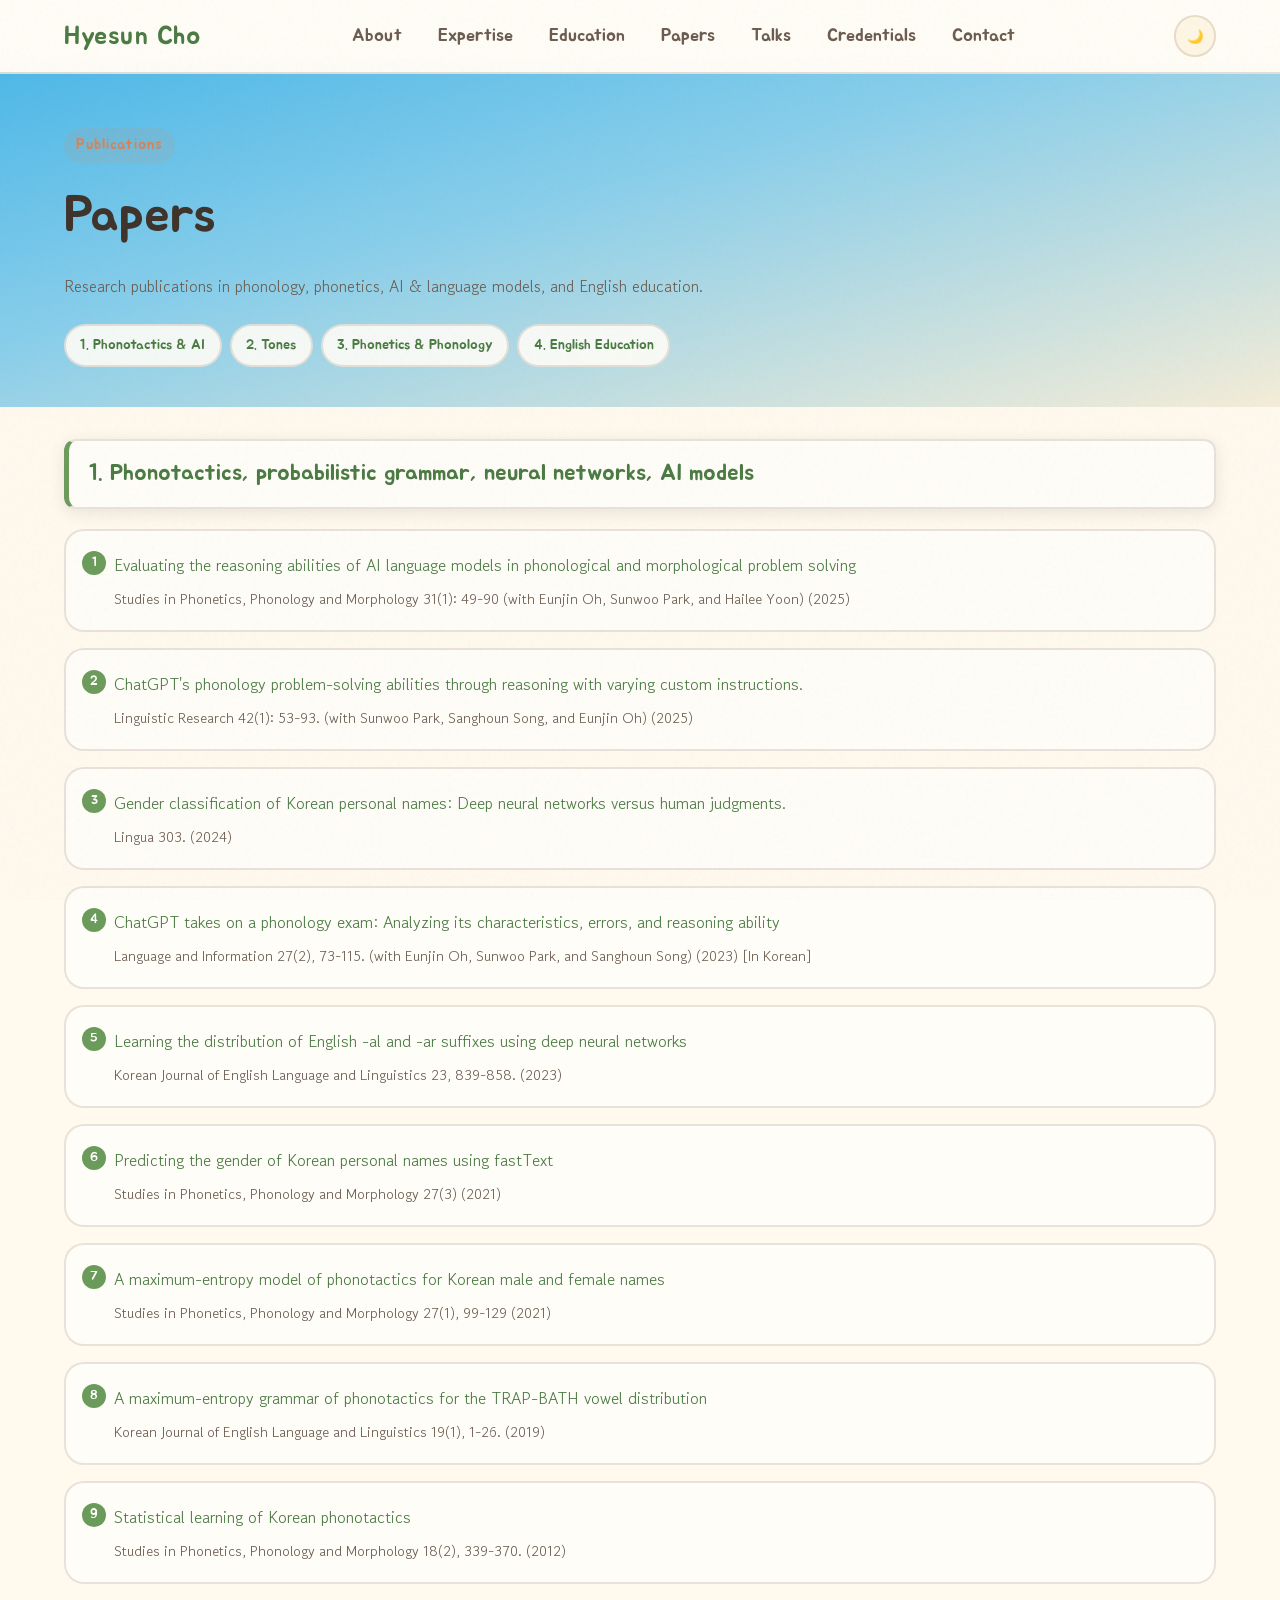
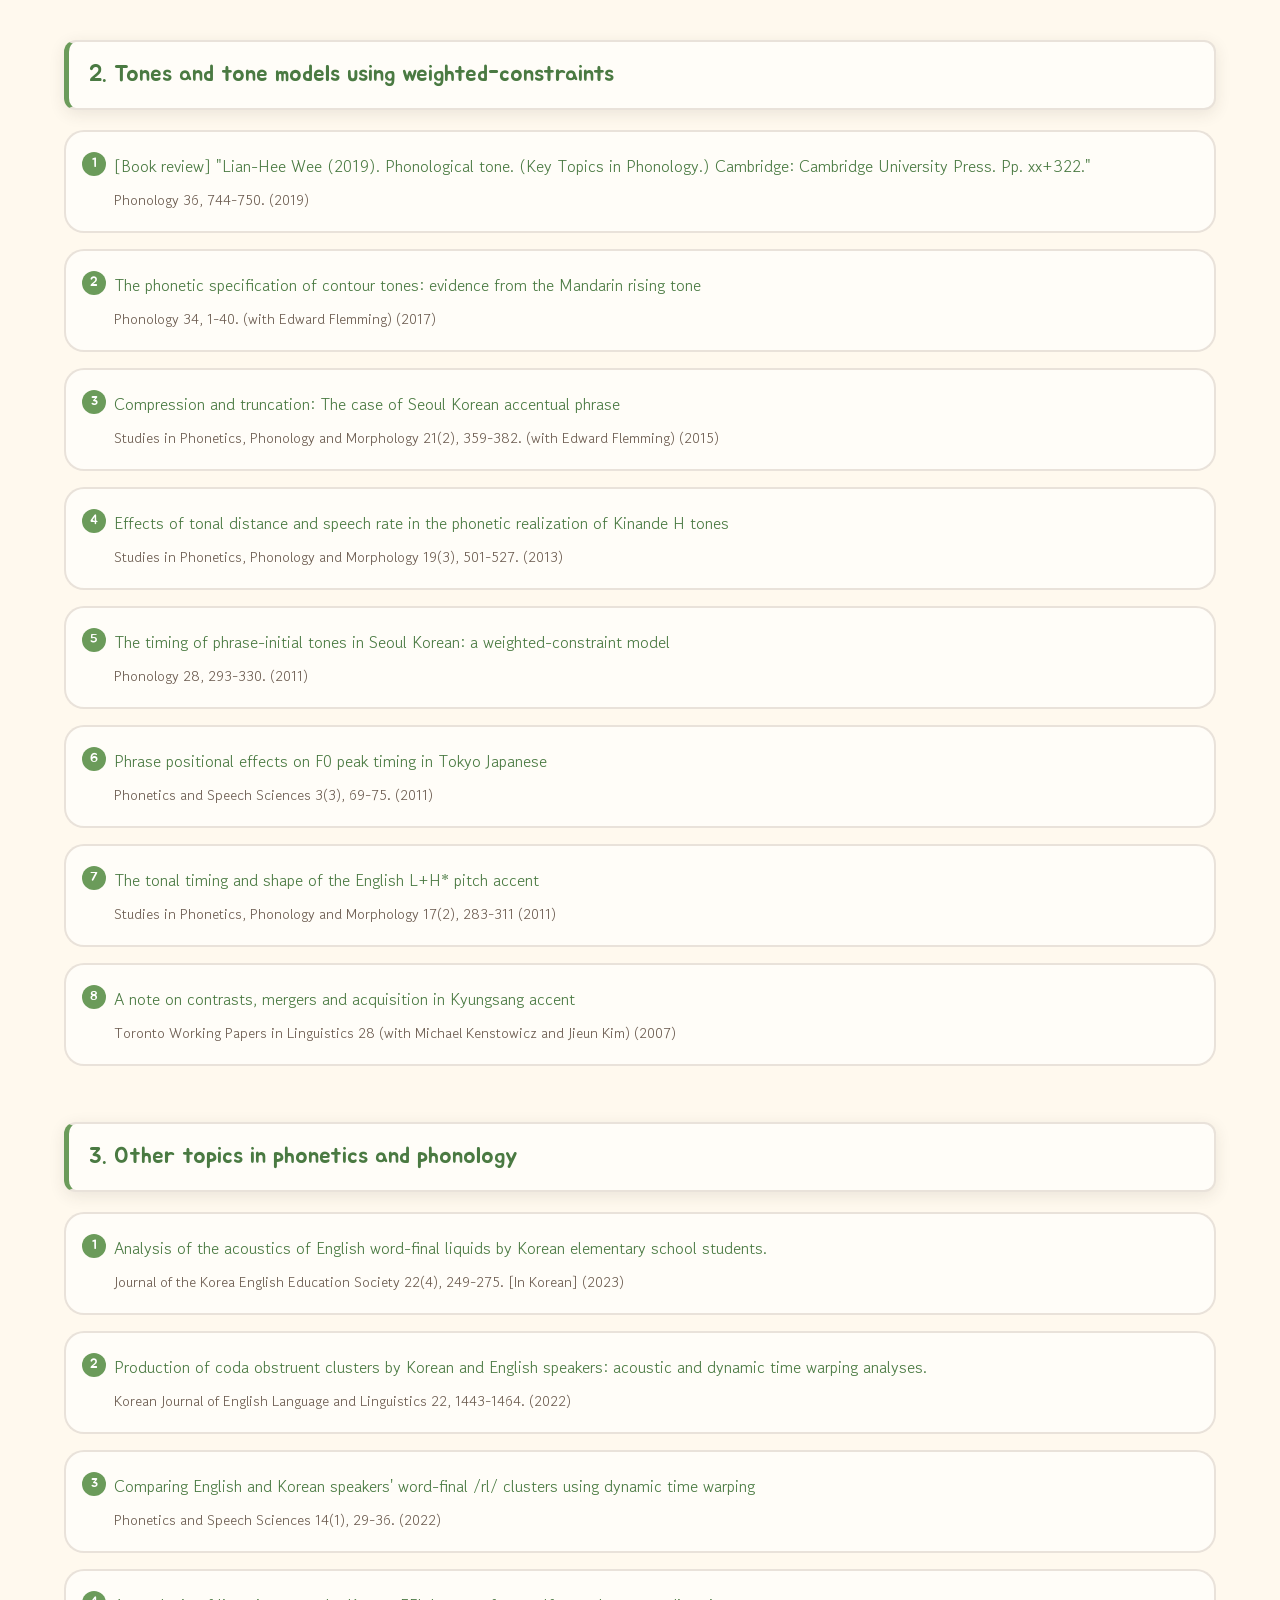
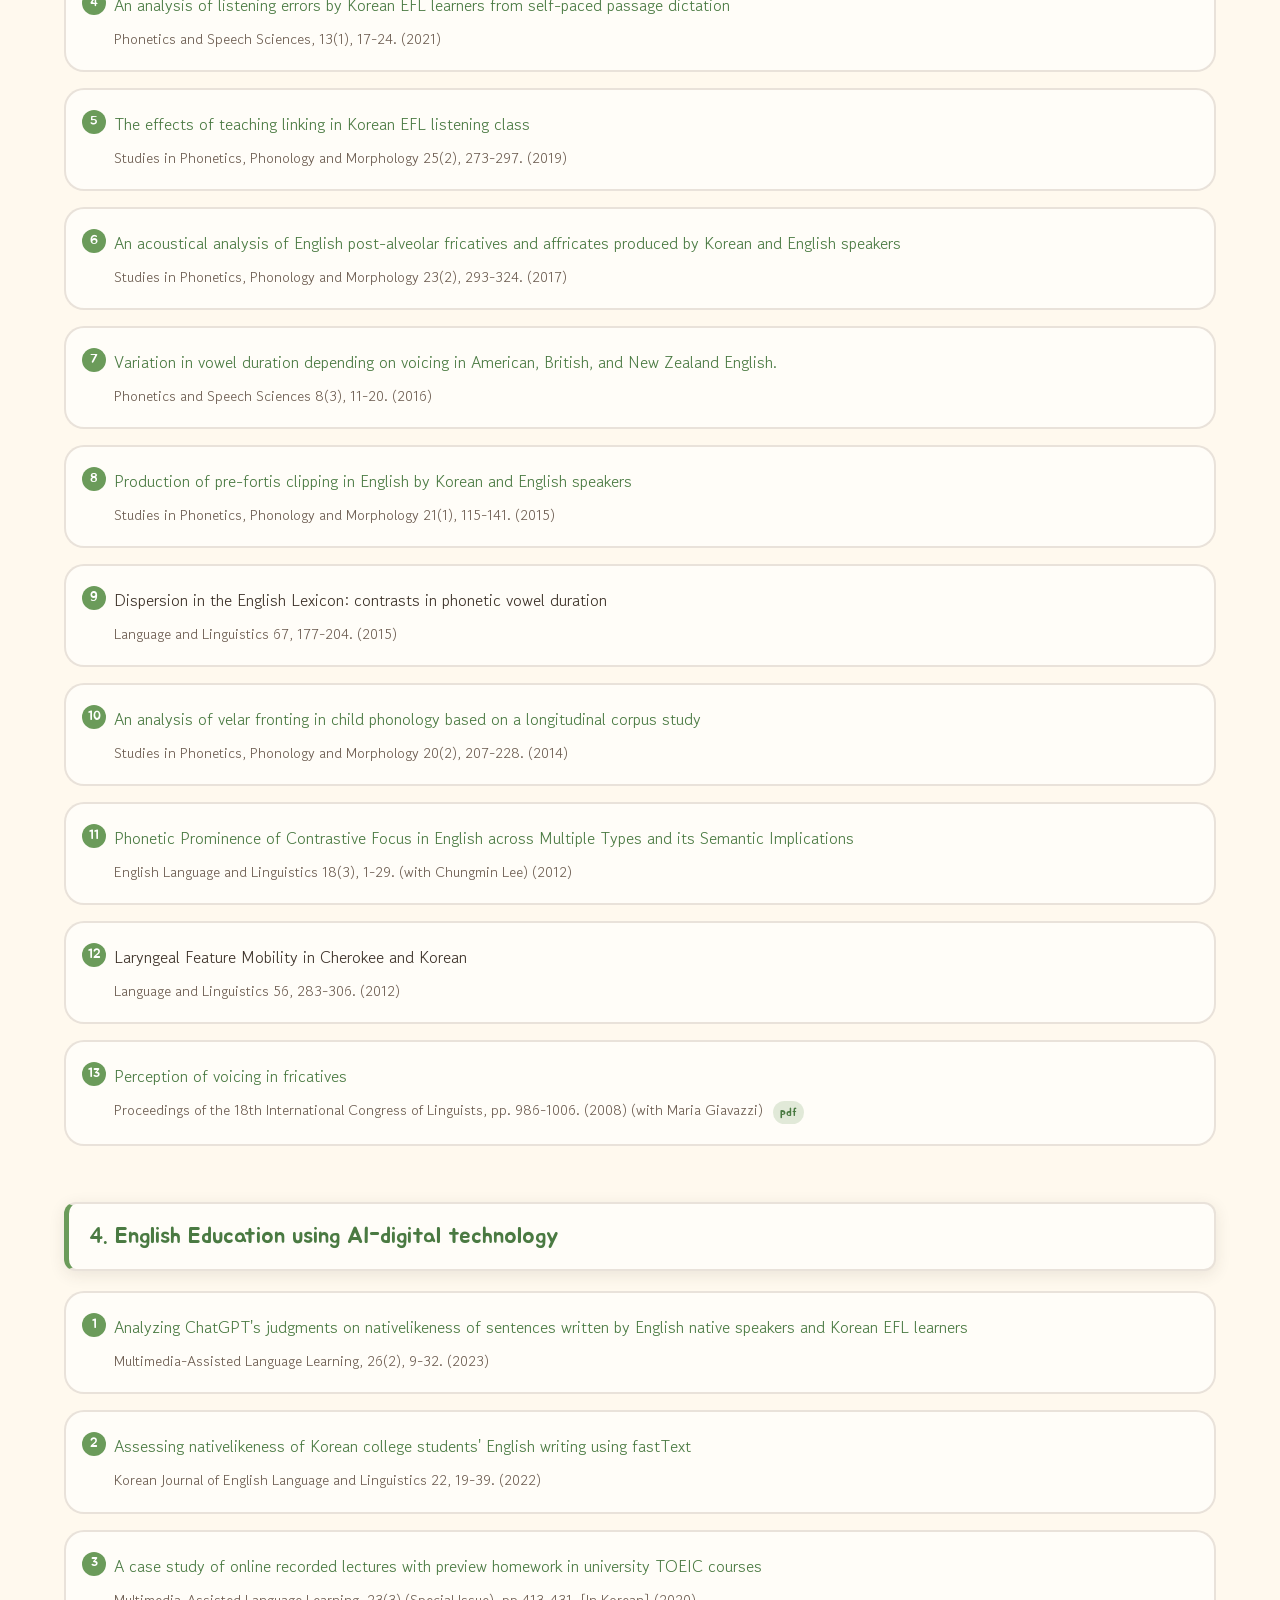
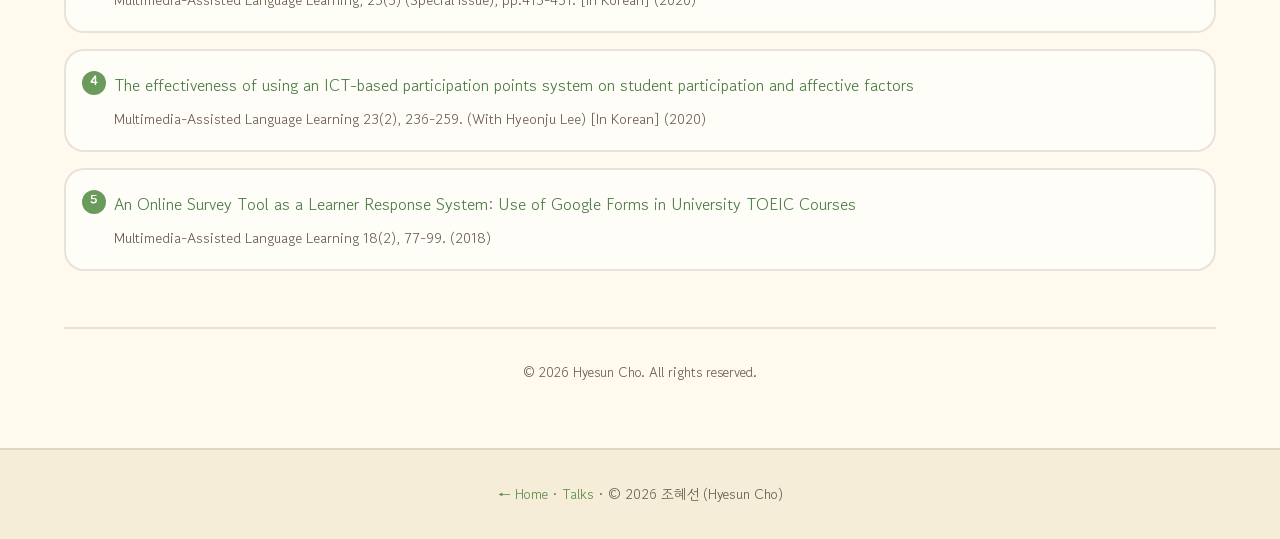
==== papers.html @ 8ef563fb "Main site upload" ====
<!DOCTYPE html>
<html lang="ko">
<head>
  <meta charset="UTF-8" />
  <meta name="viewport" content="width=device-width, initial-scale=1.0" />
  <meta name="description" content="조혜선(Hyesun Cho) 논문 목록 — Phonology, Phonetics, AI, English Education" />
  <title>Papers | 조혜선 (Hyesun Cho)</title>
  <link rel="preconnect" href="https://fonts.googleapis.com" />
  <link rel="preconnect" href="https://fonts.gstatic.com" crossorigin />
  <link href="https://fonts.googleapis.com/css2?family=Gowun+Dodum&family=Jua&display=swap" rel="stylesheet" />
  <link rel="stylesheet" href="style.css" />
</head>
<body class="papers-page">
  <a class="skip-link" href="#main">본문으로 건너뛰기</a>

  <header class="site-header" id="top">
    <nav class="nav" aria-label="주요 메뉴">
      <a class="nav__logo" href="index.html">Hyesun Cho</a>
      <button class="nav__toggle" id="menuToggle" aria-expanded="false" aria-controls="navMenu" aria-label="메뉴 열기">
        <span></span>
        <span></span>
        <span></span>
      </button>
      <ul class="nav__menu" id="navMenu">
        <li><a href="index.html#about" class="nav__link">About</a></li>
        <li><a href="index.html#skills" class="nav__link">Expertise</a></li>
        <li><a href="index.html#experience" class="nav__link">Education</a></li>
        <li><a href="papers.html" class="nav__link is-active">Papers</a></li>
        <li><a href="talks.html" class="nav__link">Talks</a></li>
        <li><a href="index.html#projects" class="nav__link">Credentials</a></li>
        <li><a href="index.html#contact" class="nav__link">Contact</a></li>
      </ul>
      <button class="theme-toggle" id="themeToggle" aria-label="다크 모드 전환">
        <span class="theme-toggle__icon" aria-hidden="true">🌙</span>
      </button>
    </nav>
  </header>

  <main id="main" class="papers-main">
    <header class="papers-hero">
      <div class="papers-hero__bg" aria-hidden="true"></div>
      <div class="container papers-hero__inner reveal">
        <span class="section__label">Publications</span>
        <h1 class="papers-hero__title">Papers</h1>
        <p class="papers-hero__desc">
          Research publications in phonology, phonetics, AI &amp; language models, and English education.
        </p>
        <nav class="papers-nav" aria-label="논문 분류">
          <a href="#cat-1">1. Phonotactics &amp; AI</a>
          <a href="#cat-2">2. Tones</a>
          <a href="#cat-3">3. Phonetics &amp; Phonology</a>
          <a href="#cat-4">4. English Education</a>
        </nav>
      </div>
    </header>

    <div class="container papers-content">
      <section class="papers-category reveal" id="cat-1" aria-labelledby="cat1-title">
        <h2 class="papers-category__title" id="cat1-title">1. Phonotactics, probabilistic grammar, neural networks, AI models</h2>
        <ol class="papers-list">
          <li class="paper-item">
            <a href="https://www.kci.go.kr/kciportal/ci/sereArticleSearch/ciSereArtiView.kci?sereArticleSearchBean.artiId=ART003196667" target="_blank" rel="noopener noreferrer" class="paper-item__title">Evaluating the reasoning abilities of AI language models in phonological and morphological problem solving</a>
            <p class="paper-item__meta">Studies in Phonetics, Phonology and Morphology 31(1): 49-90 (with Eunjin Oh, Sunwoo Park, and Hailee Yoon) (2025)</p>
          </li>
          <li class="paper-item">
            <a href="http://isli.khu.ac.kr/journal/content/data/42_1/3.pdf" target="_blank" rel="noopener noreferrer" class="paper-item__title">ChatGPT's phonology problem-solving abilities through reasoning with varying custom instructions.</a>
            <p class="paper-item__meta">Linguistic Research 42(1): 53-93. (with Sunwoo Park, Sanghoun Song, and Eunjin Oh) (2025)</p>
          </li>
          <li class="paper-item">
            <a href="https://www.sciencedirect.com/science/article/abs/pii/S0024384124000329" target="_blank" rel="noopener noreferrer" class="paper-item__title">Gender classification of Korean personal names: Deep neural networks versus human judgments.</a>
            <p class="paper-item__meta">Lingua 303. (2024)</p>
          </li>
          <li class="paper-item">
            <a href="https://kci.go.kr/kciportal/ci/sereArticleSearch/ciSereArtiView.kci?sereArticleSearchBean.artiId=ART003044908" target="_blank" rel="noopener noreferrer" class="paper-item__title">ChatGPT takes on a phonology exam: Analyzing its characteristics, errors, and reasoning ability</a>
            <p class="paper-item__meta">Language and Information 27(2), 73-115. (with Eunjin Oh, Sunwoo Park, and Sanghoun Song) (2023) [In Korean]</p>
          </li>
          <li class="paper-item">
            <a href="http://journal.kasell.or.kr/xml/38139/38139.pdf" target="_blank" rel="noopener noreferrer" class="paper-item__title">Learning the distribution of English -al and -ar suffixes using deep neural networks</a>
            <p class="paper-item__meta">Korean Journal of English Language and Linguistics 23, 839-858. (2023)</p>
          </li>
          <li class="paper-item">
            <a href="https://www.kci.go.kr/kciportal/landing/article.kci?arti_id=ART002801060" target="_blank" rel="noopener noreferrer" class="paper-item__title">Predicting the gender of Korean personal names using fastText</a>
            <p class="paper-item__meta">Studies in Phonetics, Phonology and Morphology 27(3) (2021)</p>
          </li>
          <li class="paper-item">
            <a href="https://www.kci.go.kr/kciportal/landing/article.kci?arti_id=ART002715854" target="_blank" rel="noopener noreferrer" class="paper-item__title">A maximum-entropy model of phonotactics for Korean male and female names</a>
            <p class="paper-item__meta">Studies in Phonetics, Phonology and Morphology 27(1), 99-129 (2021)</p>
          </li>
          <li class="paper-item">
            <a href="https://www.kci.go.kr/kciportal/landing/article.kci?arti_id=ART002448116" target="_blank" rel="noopener noreferrer" class="paper-item__title">A maximum-entropy grammar of phonotactics for the TRAP-BATH vowel distribution</a>
            <p class="paper-item__meta">Korean Journal of English Language and Linguistics 19(1), 1-26. (2019)</p>
          </li>
          <li class="paper-item">
            <a href="https://www.kci.go.kr/kciportal/landing/article.kci?arti_id=ART001687467" target="_blank" rel="noopener noreferrer" class="paper-item__title">Statistical learning of Korean phonotactics</a>
            <p class="paper-item__meta">Studies in Phonetics, Phonology and Morphology 18(2), 339-370. (2012)</p>
          </li>
        </ol>
      </section>

      <section class="papers-category reveal" id="cat-2" aria-labelledby="cat2-title">
        <h2 class="papers-category__title" id="cat2-title">2. Tones and tone models using weighted-constraints</h2>
        <ol class="papers-list">
          <li class="paper-item">
            <a href="https://doi.org/10.1017/S0952675719000381" target="_blank" rel="noopener noreferrer" class="paper-item__title">[Book review] "Lian-Hee Wee (2019). Phonological tone. (Key Topics in Phonology.) Cambridge: Cambridge University Press. Pp. xx+322."</a>
            <p class="paper-item__meta">Phonology 36, 744-750. (2019)</p>
          </li>
          <li class="paper-item">
            <a href="https://doi.org/10.1017/S0952675717000021" target="_blank" rel="noopener noreferrer" class="paper-item__title">The phonetic specification of contour tones: evidence from the Mandarin rising tone</a>
            <p class="paper-item__meta">Phonology 34, 1-40. (with Edward Flemming) (2017)</p>
          </li>
          <li class="paper-item">
            <a href="https://www.kci.go.kr/kciportal/landing/article.kci?arti_id=ART002022555" target="_blank" rel="noopener noreferrer" class="paper-item__title">Compression and truncation: The case of Seoul Korean accentual phrase</a>
            <p class="paper-item__meta">Studies in Phonetics, Phonology and Morphology 21(2), 359-382. (with Edward Flemming) (2015)</p>
          </li>
          <li class="paper-item">
            <a href="https://www.kci.go.kr/kciportal/landing/article.kci?arti_id=ART001828328" target="_blank" rel="noopener noreferrer" class="paper-item__title">Effects of tonal distance and speech rate in the phonetic realization of Kinande H tones</a>
            <p class="paper-item__meta">Studies in Phonetics, Phonology and Morphology 19(3), 501-527. (2013)</p>
          </li>
          <li class="paper-item">
            <a href="https://doi.org/10.1017/S0952675711000285" target="_blank" rel="noopener noreferrer" class="paper-item__title">The timing of phrase-initial tones in Seoul Korean: a weighted-constraint model</a>
            <p class="paper-item__meta">Phonology 28, 293-330. (2011)</p>
          </li>
          <li class="paper-item">
            <a href="https://www.koreascience.or.kr/article/JAKO201106654861557.view" target="_blank" rel="noopener noreferrer" class="paper-item__title">Phrase positional effects on F0 peak timing in Tokyo Japanese</a>
            <p class="paper-item__meta">Phonetics and Speech Sciences 3(3), 69-75. (2011)</p>
          </li>
          <li class="paper-item">
            <a href="https://www.kci.go.kr/kciportal/landing/article.kci?arti_id=ART001579651" target="_blank" rel="noopener noreferrer" class="paper-item__title">The tonal timing and shape of the English L+H* pitch accent</a>
            <p class="paper-item__meta">Studies in Phonetics, Phonology and Morphology 17(2), 283-311 (2011)</p>
          </li>
          <li class="paper-item">
            <a href="https://twpl.library.utoronto.ca/index.php/twpl/article/view/6139/3128" target="_blank" rel="noopener noreferrer" class="paper-item__title">A note on contrasts, mergers and acquisition in Kyungsang accent</a>
            <p class="paper-item__meta">Toronto Working Papers in Linguistics 28 (with Michael Kenstowicz and Jieun Kim) (2007)</p>
          </li>
        </ol>
      </section>

      <section class="papers-category reveal" id="cat-3" aria-labelledby="cat3-title">
        <h2 class="papers-category__title" id="cat3-title">3. Other topics in phonetics and phonology</h2>
        <ol class="papers-list">
          <li class="paper-item">
            <a href="https://www.kci.go.kr/kciportal/ci/sereArticleSearch/ciSereArtiView.kci?sereArticleSearchBean.artiId=ART003019061" target="_blank" rel="noopener noreferrer" class="paper-item__title">Analysis of the acoustics of English word-final liquids by Korean elementary school students.</a>
            <p class="paper-item__meta">Journal of the Korea English Education Society 22(4), 249-275. [In Korean] (2023)</p>
          </li>
          <li class="paper-item">
            <a href="https://www.kci.go.kr/kciportal/ci/sereArticleSearch/ciSereArtiView.kci?sereArticleSearchBean.artiId=ART002910188" target="_blank" rel="noopener noreferrer" class="paper-item__title">Production of coda obstruent clusters by Korean and English speakers: acoustic and dynamic time warping analyses.</a>
            <p class="paper-item__meta">Korean Journal of English Language and Linguistics 22, 1443-1464. (2022)</p>
          </li>
          <li class="paper-item">
            <a href="https://www.kci.go.kr/kciportal/landing/article.kci?arti_id=ART002826294" target="_blank" rel="noopener noreferrer" class="paper-item__title">Comparing English and Korean speakers' word-final /rl/ clusters using dynamic time warping</a>
            <p class="paper-item__meta">Phonetics and Speech Sciences 14(1), 29-36. (2022)</p>
          </li>
          <li class="paper-item">
            <a href="https://www.kci.go.kr/kciportal/landing/article.kci?arti_id=ART002698947" target="_blank" rel="noopener noreferrer" class="paper-item__title">An analysis of listening errors by Korean EFL learners from self-paced passage dictation</a>
            <p class="paper-item__meta">Phonetics and Speech Sciences, 13(1), 17-24. (2021)</p>
          </li>
          <li class="paper-item">
            <a href="https://www.kci.go.kr/kciportal/landing/article.kci?arti_id=ART002500486" target="_blank" rel="noopener noreferrer" class="paper-item__title">The effects of teaching linking in Korean EFL listening class</a>
            <p class="paper-item__meta">Studies in Phonetics, Phonology and Morphology 25(2), 273-297. (2019)</p>
          </li>
          <li class="paper-item">
            <a href="https://www.kci.go.kr/kciportal/landing/article.kci?arti_id=ART002255205" target="_blank" rel="noopener noreferrer" class="paper-item__title">An acoustical analysis of English post-alveolar fricatives and affricates produced by Korean and English speakers</a>
            <p class="paper-item__meta">Studies in Phonetics, Phonology and Morphology 23(2), 293-324. (2017)</p>
          </li>
          <li class="paper-item">
            <a href="http://koreascience.or.kr/article/JAKO201630762632125.pdf" target="_blank" rel="noopener noreferrer" class="paper-item__title">Variation in vowel duration depending on voicing in American, British, and New Zealand English.</a>
            <p class="paper-item__meta">Phonetics and Speech Sciences 8(3), 11-20. (2016)</p>
          </li>
          <li class="paper-item">
            <a href="https://www.kci.go.kr/kciportal/landing/article.kci?arti_id=ART001985605" target="_blank" rel="noopener noreferrer" class="paper-item__title">Production of pre-fortis clipping in English by Korean and English speakers</a>
            <p class="paper-item__meta">Studies in Phonetics, Phonology and Morphology 21(1), 115-141. (2015)</p>
          </li>
          <li class="paper-item paper-item--no-link">
            <span class="paper-item__title">Dispersion in the English Lexicon: contrasts in phonetic vowel duration</span>
            <p class="paper-item__meta">Language and Linguistics 67, 177-204. (2015)</p>
          </li>
          <li class="paper-item">
            <a href="https://www.kci.go.kr/kciportal/landing/article.kci?arti_id=ART001902096" target="_blank" rel="noopener noreferrer" class="paper-item__title">An analysis of velar fronting in child phonology based on a longitudinal corpus study</a>
            <p class="paper-item__meta">Studies in Phonetics, Phonology and Morphology 20(2), 207-228. (2014)</p>
          </li>
          <li class="paper-item">
            <a href="https://www.kci.go.kr/kciportal/landing/article.kci?arti_id=ART001724663" target="_blank" rel="noopener noreferrer" class="paper-item__title">Phonetic Prominence of Contrastive Focus in English across Multiple Types and its Semantic Implications</a>
            <p class="paper-item__meta">English Language and Linguistics 18(3), 1-29. (with Chungmin Lee) (2012)</p>
          </li>
          <li class="paper-item paper-item--no-link">
            <span class="paper-item__title">Laryngeal Feature Mobility in Cherokee and Korean</span>
            <p class="paper-item__meta">Language and Linguistics 56, 283-306. (2012)</p>
          </li>
          <li class="paper-item">
            <a href="https://www.dropbox.com/s/ea7vvbz4bcvuort/Perception_of_voicing_in_fricatives1.pdf?dl=0" target="_blank" rel="noopener noreferrer" class="paper-item__title">Perception of voicing in fricatives</a>
            <p class="paper-item__meta">Proceedings of the 18th International Congress of Linguists, pp. 986-1006. (2008) (with Maria Giavazzi) <span class="paper-item__badge">pdf</span></p>
          </li>
        </ol>
      </section>

      <section class="papers-category reveal" id="cat-4" aria-labelledby="cat4-title">
        <h2 class="papers-category__title" id="cat4-title">4. English Education using AI-digital technology</h2>
        <ol class="papers-list">
          <li class="paper-item">
            <a href="https://www.kci.go.kr/kciportal/landing/article.kci?arti_id=ART002970526" target="_blank" rel="noopener noreferrer" class="paper-item__title">Analyzing ChatGPT's judgments on nativelikeness of sentences written by English native speakers and Korean EFL learners</a>
            <p class="paper-item__meta">Multimedia-Assisted Language Learning, 26(2), 9-32. (2023)</p>
          </li>
          <li class="paper-item">
            <a href="https://www.kci.go.kr/kciportal/landing/article.kci?arti_id=ART002808265" target="_blank" rel="noopener noreferrer" class="paper-item__title">Assessing nativelikeness of Korean college students' English writing using fastText</a>
            <p class="paper-item__meta">Korean Journal of English Language and Linguistics 22, 19-39. (2022)</p>
          </li>
          <li class="paper-item">
            <a href="https://www.kci.go.kr/kciportal/landing/article.kci?arti_id=ART002619589" target="_blank" rel="noopener noreferrer" class="paper-item__title">A case study of online recorded lectures with preview homework in university TOEIC courses</a>
            <p class="paper-item__meta">Multimedia-Assisted Language Learning, 23(3) (Special Issue), pp.413-431. [In Korean] (2020)</p>
          </li>
          <li class="paper-item">
            <a href="https://www.kci.go.kr/kciportal/landing/article.kci?arti_id=ART002597738" target="_blank" rel="noopener noreferrer" class="paper-item__title">The effectiveness of using an ICT-based participation points system on student participation and affective factors</a>
            <p class="paper-item__meta">Multimedia-Assisted Language Learning 23(2), 236-259. (With Hyeonju Lee) [In Korean] (2020)</p>
          </li>
          <li class="paper-item">
            <a href="https://www.kci.go.kr/kciportal/landing/article.kci?arti_id=ART002356288" target="_blank" rel="noopener noreferrer" class="paper-item__title">An Online Survey Tool as a Learner Response System: Use of Google Forms in University TOEIC Courses</a>
            <p class="paper-item__meta">Multimedia-Assisted Language Learning 18(2), 77-99. (2018)</p>
          </li>
        </ol>
      </section>

      <p class="papers-footer-note reveal">© <span id="year"></span> Hyesun Cho. All rights reserved.</p>
    </div>
  </main>

  <footer class="site-footer">
    <p><a href="index.html">← Home</a> · <a href="talks.html">Talks</a> · &copy; <span id="yearFooter"></span> 조혜선 (Hyesun Cho)</p>
    <a href="#top" class="back-to-top" id="backToTop" aria-label="맨 위로">↑</a>
  </footer>

  <script src="script.js"></script>
</body>
</html>
---- style.css ----
/* ===== Ghibli-inspired design tokens ===== */
:root {
  --font-sans: "Gowun Dodum", "Apple SD Gothic Neo", "Malgun Gothic", sans-serif;
  --font-display: "Jua", "Gowun Dodum", sans-serif;

  --color-sky-top: #4DB8E8;
  --color-sky-mid: #87CEEB;
  --color-sky-bottom: #C8EBFA;
  --color-grass: #6b9b5a;
  --color-grass-dark: #4a7a42;
  --color-hill: #8fbc6b;
  --color-bg: #fff9ee;
  --color-bg-alt: #f5edd8;
  --color-surface: #fffdf8;
  --color-surface-warm: #fef6e4;
  --color-text: #3d3229;
  --color-text-muted: #6b5b4f;
  --color-accent: #5a8f4a;
  --color-accent-warm: #d4845a;
  --color-accent-soft: rgba(90, 143, 74, 0.18);
  --color-accent-hover: #4a7a3e;
  --color-border: rgba(109, 76, 46, 0.15);
  --color-shadow: rgba(61, 50, 41, 0.1);
  --color-cloud: rgba(255, 255, 255, 0.92);

  --header-height: 4.5rem;
  --radius: 1.25rem;
  --radius-sm: 0.75rem;
  --radius-pill: 999px;
  --transition: 0.3s cubic-bezier(0.4, 0, 0.2, 1);
  --max-width: 72rem;
}

[data-theme="dark"] {
  --color-sky-top: #1a2d42;
  --color-sky-mid: #243b55;
  --color-sky-bottom: #2d4a63;
  --color-grass: #3d5c3a;
  --color-grass-dark: #2a4228;
  --color-hill: #4a6b48;
  --color-bg: #1e2a35;
  --color-bg-alt: #243240;
  --color-surface: #2a3844;
  --color-surface-warm: #2f3d4a;
  --color-text: #f0ebe3;
  --color-text-muted: #b8aea3;
  --color-accent: #8fbc6b;
  --color-accent-warm: #e8a87c;
  --color-accent-soft: rgba(143, 188, 107, 0.2);
  --color-accent-hover: #a8d484;
  --color-border: rgba(240, 235, 227, 0.12);
  --color-shadow: rgba(0, 0, 0, 0.35);
  --color-cloud: rgba(255, 255, 255, 0.08);
}

/* ===== Reset & base ===== */
*,
*::before,
*::after {
  box-sizing: border-box;
  margin: 0;
  padding: 0;
}

html {
  scroll-behavior: smooth;
}

body {
  font-family: var(--font-sans);
  font-size: 1rem;
  line-height: 1.75;
  color: var(--color-text);
  background: var(--color-bg);
  transition: background var(--transition), color var(--transition);
  overflow-x: hidden;
}

body::before {
  content: "";
  position: fixed;
  inset: 0;
  pointer-events: none;
  z-index: 9998;
  opacity: 0.04;
  background-image: url("data:image/svg+xml,%3Csvg viewBox='0 0 256 256' xmlns='http://www.w3.org/2000/svg'%3E%3Cfilter id='n'%3E%3CfeTurbulence type='fractalNoise' baseFrequency='0.9' numOctaves='4' stitchTiles='stitch'/%3E%3C/filter%3E%3Crect width='100%25' height='100%25' filter='url(%23n)'/%3E%3C/svg%3E");
}

img {
  max-width: 100%;
  display: block;
}

a {
  color: var(--color-accent);
  text-decoration: none;
}

a:hover {
  color: var(--color-accent-hover);
}

ul {
  list-style: none;
}

/* ===== Utilities ===== */
.container {
  width: min(100% - 2rem, var(--max-width));
  margin-inline: auto;
}

.skip-link {
  position: absolute;
  top: -100%;
  left: 1rem;
  z-index: 9999;
  padding: 0.5rem 1rem;
  background: var(--color-accent);
  color: #fff;
  border-radius: var(--radius-sm);
  font-family: var(--font-display);
}

.skip-link:focus {
  top: 1rem;
}

.reveal {
  opacity: 0;
  transform: translateY(1.5rem);
  transition: opacity 0.7s ease, transform 0.7s ease;
}

.reveal.is-visible {
  opacity: 1;
  transform: translateY(0);
}

/* ===== Header & nav ===== */
.site-header {
  position: fixed;
  inset: 0 0 auto;
  z-index: 100;
  min-height: var(--header-height);
  background: color-mix(in srgb, var(--color-surface) 88%, transparent);
  backdrop-filter: blur(14px);
  border-bottom: 2px solid transparent;
  transition: border-color var(--transition), box-shadow var(--transition);
}

.site-header.is-scrolled {
  border-color: var(--color-border);
  box-shadow: 0 4px 20px var(--color-shadow);
}

.nav {
  display: flex;
  align-items: center;
  justify-content: space-between;
  min-height: var(--header-height);
  padding: 0.65rem 0;
  width: min(100% - 2rem, var(--max-width));
  margin-inline: auto;
  gap: 1rem;
}

.nav__logo {
  font-family: var(--font-display);
  font-size: clamp(1.25rem, 2.8vw, 1.65rem);
  font-weight: 400;
  color: var(--color-grass-dark);
  letter-spacing: 0.02em;
  white-space: nowrap;
  flex-shrink: 0;
}

[data-theme="dark"] .nav__logo {
  color: var(--color-accent);
}

.nav__menu {
  display: flex;
  flex-wrap: wrap;
  justify-content: flex-end;
  gap: 0.4rem 0.25rem;
}

.nav__link {
  padding: 0.55rem 1rem;
  font-family: var(--font-display);
  font-size: clamp(1rem, 1.5vw, 1.15rem);
  font-weight: 400;
  color: var(--color-text-muted);
  border-radius: var(--radius-pill);
  transition: color var(--transition), background var(--transition), transform 0.15s ease;
}

.nav__link:hover,
.nav__link.is-active {
  color: var(--color-grass-dark);
  background: var(--color-accent-soft);
}

[data-theme="dark"] .nav__link:hover,
[data-theme="dark"] .nav__link.is-active {
  color: var(--color-accent);
}

.nav__toggle {
  display: none;
  flex-direction: column;
  gap: 5px;
  padding: 0.5rem;
  background: var(--color-surface-warm);
  border: 2px solid var(--color-border);
  border-radius: var(--radius-sm);
  cursor: pointer;
}

.nav__toggle span {
  display: block;
  width: 22px;
  height: 2px;
  background: var(--color-text);
  border-radius: 2px;
  transition: transform var(--transition), opacity var(--transition);
}

.nav__toggle.is-open span:nth-child(1) {
  transform: translateY(7px) rotate(45deg);
}

.nav__toggle.is-open span:nth-child(2) {
  opacity: 0;
}

.nav__toggle.is-open span:nth-child(3) {
  transform: translateY(-7px) rotate(-45deg);
}

.theme-toggle {
  display: flex;
  align-items: center;
  justify-content: center;
  width: 2.6rem;
  height: 2.6rem;
  margin-left: 0.5rem;
  border: 2px solid var(--color-border);
  border-radius: 50%;
  background: var(--color-surface-warm);
  cursor: pointer;
  transition: transform var(--transition), background var(--transition);
}

.theme-toggle:hover {
  transform: scale(1.08) rotate(-8deg);
}

/* ===== Buttons ===== */
.btn {
  display: inline-flex;
  align-items: center;
  justify-content: center;
  padding: 0.8rem 1.6rem;
  font-family: var(--font-display);
  font-size: 1rem;
  font-weight: 400;
  border-radius: var(--radius-pill);
  border: 2px solid transparent;
  cursor: pointer;
  transition: background var(--transition), color var(--transition), border-color var(--transition), transform 0.15s ease, box-shadow var(--transition);
  box-shadow: 0 4px 12px var(--color-shadow);
}

.btn:active {
  transform: scale(0.97);
}

.btn--primary {
  background: linear-gradient(180deg, var(--color-grass) 0%, var(--color-grass-dark) 100%);
  color: #fff;
  border-color: var(--color-grass-dark);
}

.btn--primary:hover {
  background: linear-gradient(180deg, var(--color-hill) 0%, var(--color-grass) 100%);
  color: #fff;
  box-shadow: 0 6px 18px var(--color-shadow);
}

.btn--ghost {
  border-color: var(--color-border);
  color: var(--color-text);
  background: var(--color-surface);
}

.btn--ghost:hover {
  border-color: var(--color-accent-warm);
  color: var(--color-accent-warm);
  background: var(--color-surface-warm);
}

.btn--full {
  width: 100%;
}

/* ===== Hero — Ghibli countryside ===== */
.hero {
  position: relative;
  min-height: 100vh;
  display: flex;
  align-items: center;
  padding: calc(var(--header-height) + 3rem) 1rem 4rem;
  overflow: hidden;
}

.hero__backdrop {
  position: absolute;
  inset: 0;
  z-index: 0;
  pointer-events: none;
}

.hero__bg-image {
  width: 100%;
  height: 100%;
  object-fit: cover;
  object-position: center 40%;
}

.hero__overlay {
  position: absolute;
  inset: 0;
  background: linear-gradient(
    105deg,
    rgba(245, 240, 230, 0.55) 0%,
    rgba(245, 240, 230, 0.38) 32%,
    rgba(245, 240, 230, 0.18) 50%,
    rgba(245, 240, 230, 0.06) 70%,
    transparent 100%
  );
}

[data-theme="dark"] .hero__overlay {
  background: linear-gradient(
    105deg,
    rgba(30, 42, 53, 0.65) 0%,
    rgba(30, 42, 53, 0.45) 32%,
    rgba(30, 42, 53, 0.22) 50%,
    rgba(30, 42, 53, 0.08) 70%,
    transparent 100%
  );
}

.hero__inner {
  position: relative;
  z-index: 4;
  display: grid;
  grid-template-columns: 1.05fr 0.95fr;
  gap: clamp(1.5rem, 4vw, 3.5rem);
  align-items: center;
  width: min(100% - 2rem, var(--max-width));
  margin-inline: auto;
}

.hero__content {
  position: relative;
  min-width: 0;
  padding: 1.5rem 1.75rem;
  border-radius: var(--radius);
  background: rgba(255, 252, 245, 0.45);
  border: 1px solid rgba(109, 76, 46, 0.12);
  box-shadow: 0 8px 28px rgba(61, 50, 41, 0.12);
  backdrop-filter: blur(8px);
}

.hero__portrait {
  margin: 0;
  display: flex;
  flex-direction: column;
  align-items: center;
  position: relative;
}

.hero__portrait-glow {
  position: absolute;
  inset: 5% 0 auto;
  width: 100%;
  aspect-ratio: 1;
  max-width: 20rem;
  margin-inline: auto;
  background: radial-gradient(circle, rgba(255, 230, 150, 0.35) 0%, transparent 70%);
  border-radius: 50%;
  animation: portrait-glow 5s ease-in-out infinite;
}

@keyframes portrait-glow {
  0%, 100% { transform: scale(1); opacity: 0.8; }
  50% { transform: scale(1.08); opacity: 1; }
}

.hero__portrait-frame {
  position: relative;
  width: min(100%, 20rem);
  aspect-ratio: 1;
  padding: 0.4rem;
  border-radius: 1.5rem;
  background: linear-gradient(145deg, var(--color-sky-mid), var(--color-grass), var(--color-accent-warm));
  box-shadow:
    0 20px 48px var(--color-shadow),
    0 0 0 4px var(--color-surface);
  animation: portrait-float 5s ease-in-out infinite;
  overflow: hidden;
}

@keyframes portrait-float {
  0%, 100% { transform: translateY(0); }
  50% { transform: translateY(-10px); }
}

.hero__portrait-frame img {
  display: block;
  width: 100%;
  height: 100%;
  object-fit: cover;
  object-position: center 12%;
  border-radius: 1.15rem;
  border: 3px solid var(--color-surface);
}

.hero__portrait-caption {
  margin-top: 1rem;
  padding: 0.45rem 1.1rem;
  font-family: var(--font-display);
  font-size: 0.95rem;
  color: var(--color-grass-dark);
  background: color-mix(in srgb, var(--color-surface) 90%, transparent);
  border: 2px solid var(--color-border);
  border-radius: var(--radius-pill);
  box-shadow: 0 4px 16px var(--color-shadow);
}

[data-theme="dark"] .hero__portrait-caption {
  color: var(--color-accent);
}

[data-theme="dark"] .hero__bg-image {
  filter: brightness(0.65) saturate(0.9);
}

[data-theme="dark"] .hero__content {
  background: rgba(42, 56, 68, 0.55);
  border-color: rgba(240, 235, 227, 0.1);
}

.hero__lang {
  display: flex;
  justify-content: flex-end;
  gap: 0.35rem;
  margin-bottom: 0.75rem;
}

.hero__lang-btn {
  padding: 0.3rem 0.65rem;
  font-family: var(--font-body);
  font-size: 0.75rem;
  font-weight: 600;
  letter-spacing: 0.04em;
  color: var(--color-text-muted);
  background: transparent;
  border: 1px solid var(--color-border);
  border-radius: var(--radius-pill);
  cursor: pointer;
  transition: color var(--transition), background var(--transition), border-color var(--transition);
}

.hero__lang-btn:hover {
  color: var(--color-grass-dark);
  border-color: var(--color-hill);
}

.hero__lang-btn.is-active {
  color: var(--color-surface);
  background: var(--color-grass-dark);
  border-color: var(--color-grass-dark);
}

[data-theme="dark"] .hero__lang-btn.is-active {
  color: var(--color-bg);
  background: var(--color-accent);
  border-color: var(--color-accent);
}

.hero__greeting {
  font-family: var(--font-display);
  font-size: 1.1rem;
  color: var(--color-text-muted);
  margin-bottom: 0.5rem;
}

.hero__title {
  font-family: var(--font-display);
  font-size: clamp(2.6rem, 6.5vw, 4.2rem);
  font-weight: 400;
  line-height: 1.2;
  margin-bottom: 1rem;
  color: var(--color-text);
  text-shadow: 0 1px 2px rgba(255, 255, 255, 0.4), 0 2px 8px rgba(61, 50, 41, 0.15);
}

[data-theme="dark"] .hero__title {
  text-shadow: 0 2px 8px rgba(0, 0, 0, 0.35);
}

.hero__name {
  color: var(--color-grass-dark);
  font-style: normal;
}

[data-theme="dark"] .hero__name {
  color: var(--color-accent);
}

.hero__cursor {
  color: var(--color-accent-warm);
  animation: blink 1s step-end infinite;
}

@keyframes blink {
  50% { opacity: 0; }
}

.hero__subtitle {
  font-family: var(--font-display);
  font-size: clamp(1.05rem, 2.5vw, 1.3rem);
  font-weight: 400;
  margin-bottom: 1rem;
  color: var(--color-text);
  line-height: 1.35;
}

.hero__subtitle-line {
  display: block;
}

.hero__desc {
  max-width: 36rem;
  color: var(--color-text-muted);
  margin-bottom: 2rem;
}

.hero__actions {
  display: flex;
  flex-wrap: wrap;
  gap: 1rem;
  margin-bottom: 3rem;
}

/* ===== Sections ===== */
.section {
  padding: 5rem 0;
  position: relative;
}

.section--alt {
  background: var(--color-bg-alt);
  background-image:
    radial-gradient(circle at 10% 20%, var(--color-accent-soft) 0%, transparent 40%),
    radial-gradient(circle at 90% 80%, rgba(212, 132, 90, 0.08) 0%, transparent 35%);
}

.section__header {
  margin-bottom: 3rem;
}

.section__label {
  display: inline-block;
  font-family: var(--font-display);
  font-size: 0.95rem;
  letter-spacing: 0.06em;
  color: var(--color-accent-warm);
  margin-bottom: 0.5rem;
  padding: 0.25rem 0.75rem;
  background: color-mix(in srgb, var(--color-accent-warm) 12%, transparent);
  border-radius: var(--radius-pill);
}

.section__title {
  font-family: var(--font-display);
  font-size: clamp(1.85rem, 4vw, 2.6rem);
  font-weight: 400;
  color: var(--color-text);
}

.section__lead {
  margin-top: 0.75rem;
  color: var(--color-text-muted);
}

/* ===== About ===== */
.about {
  display: grid;
  grid-template-columns: 1fr 1.4fr;
  gap: 3rem;
  align-items: start;
}

.about__avatar {
  width: 11.2rem;
  height: 11.2rem;
  margin: 0 0 1.5rem;
  padding: 0;
  border-radius: var(--radius);
  background: var(--color-surface);
  border: 1px solid var(--color-border);
  box-shadow: 0 8px 22px var(--color-shadow);
  overflow: hidden;
  line-height: 0;
}

.about__avatar img {
  display: block;
  width: 100%;
  height: 100%;
  object-fit: cover;
  object-position: center 20%;
  border-radius: 0;
  border: none;
}

.about__tags {
  display: flex;
  flex-wrap: wrap;
  gap: 0.5rem;
}

.about__tags li {
  padding: 0.4rem 0.9rem;
  font-size: 0.85rem;
  font-family: var(--font-display);
  background: var(--color-surface);
  border: 2px solid var(--color-border);
  border-radius: var(--radius-pill);
  color: var(--color-grass-dark);
}

[data-theme="dark"] .about__tags li {
  color: var(--color-accent);
}

.about__text p {
  margin-bottom: 1rem;
  color: var(--color-text-muted);
}

.about__text strong {
  color: var(--color-text);
}

.about__text a,
.timeline__item a {
  color: var(--color-grass-dark);
  text-decoration: underline;
  text-underline-offset: 3px;
}

.about__text a:hover,
.timeline__item a:hover {
  color: var(--color-accent-warm);
}

.about__text a em,
.timeline__item a em {
  font-style: italic;
}

.about__facts {
  margin-top: 1.5rem;
  display: grid;
  gap: 0.75rem;
}

.about__facts li {
  display: grid;
  grid-template-columns: 6rem 1fr;
  gap: 1rem;
  padding: 0.85rem 1rem;
  background: var(--color-surface);
  border: 2px solid var(--color-border);
  border-radius: var(--radius-sm);
}

.about__fact-label {
  font-family: var(--font-display);
  font-size: 0.9rem;
  color: var(--color-accent-warm);
}

/* ===== Skills ===== */
.skills-grid {
  display: grid;
  grid-template-columns: repeat(auto-fit, minmax(260px, 1fr));
  gap: 1.5rem;
}

.skill-card {
  padding: 1.75rem;
  background: var(--color-surface);
  border: 2px solid var(--color-border);
  border-radius: var(--radius);
  box-shadow: 0 8px 20px var(--color-shadow);
  transition: transform var(--transition), box-shadow var(--transition);
}

.skill-card:hover {
  transform: translateY(-6px) rotate(-0.5deg);
  box-shadow: 0 14px 32px var(--color-shadow);
}

.skill-card h3 {
  font-family: var(--font-display);
  font-size: 1.2rem;
  font-weight: 400;
  margin-bottom: 0.35rem;
  color: var(--color-grass-dark);
}

[data-theme="dark"] .skill-card h3 {
  color: var(--color-accent);
}

.skill-card p {
  font-size: 0.9rem;
  color: var(--color-text-muted);
  margin-bottom: 1.25rem;
}

.skill-bar {
  height: 10px;
  background: var(--color-bg-alt);
  border-radius: var(--radius-pill);
  overflow: hidden;
  border: 1px solid var(--color-border);
}

.skill-bar span {
  display: block;
  height: 100%;
  width: 0;
  background: linear-gradient(90deg, var(--color-grass), var(--color-hill), var(--color-sky-mid));
  border-radius: var(--radius-pill);
  transition: width 1.2s cubic-bezier(0.4, 0, 0.2, 1) 0.2s;
}

.skill-bar.is-animated span {
  width: var(--level, 0%);
}

/* ===== Timeline ===== */
.timeline {
  position: relative;
  padding-left: 2rem;
  border-left: 3px dashed var(--color-hill);
}

.timeline__item {
  position: relative;
  padding-bottom: 2.5rem;
}

.timeline__item::before {
  content: "🌿";
  position: absolute;
  left: calc(-2rem - 0.85rem);
  top: 0.1rem;
  font-size: 1rem;
  line-height: 1;
  filter: grayscale(0.2);
}

.timeline__item time {
  display: inline-block;
  font-family: var(--font-display);
  font-size: 0.9rem;
  color: #fff;
  background: var(--color-accent-warm);
  padding: 0.2rem 0.75rem;
  border-radius: var(--radius-pill);
  margin-bottom: 0.5rem;
}

.timeline__item h3 {
  font-family: var(--font-display);
  font-size: 1.2rem;
  font-weight: 400;
  margin-bottom: 0.35rem;
}

.timeline__item p {
  color: var(--color-text-muted);
  font-size: 0.95rem;
}

/* ===== Projects / Credentials ===== */
.projects {
  display: grid;
  grid-template-columns: repeat(auto-fit, minmax(280px, 1fr));
  gap: 1.5rem;
}

.project-card {
  padding: 2rem;
  background: var(--color-surface);
  border: 2px solid var(--color-border);
  border-radius: var(--radius);
  transition: transform var(--transition), border-color var(--transition), box-shadow var(--transition);
  cursor: default;
  position: relative;
  overflow: hidden;
}

.project-card::before {
  content: "";
  position: absolute;
  top: 0;
  left: 0;
  right: 0;
  height: 4px;
  background: linear-gradient(90deg, var(--color-sky-mid), var(--color-grass), var(--color-accent-warm));
}

.project-card:hover,
.project-card:focus-visible {
  outline: none;
  transform: translateY(-8px) rotate(0.5deg);
  border-color: var(--color-hill);
  box-shadow: 0 16px 36px var(--color-shadow);
}

.project-card__num {
  font-family: var(--font-display);
  font-size: 2.2rem;
  font-weight: 400;
  color: var(--color-sky-mid);
  line-height: 1;
  margin-bottom: 0.75rem;
}

[data-theme="dark"] .project-card__num {
  color: var(--color-accent);
}

.project-card h3 {
  font-family: var(--font-display);
  font-size: 1.2rem;
  font-weight: 400;
  margin-bottom: 0.5rem;
}

.project-card p {
  font-size: 0.95rem;
  color: var(--color-text-muted);
  margin-bottom: 1.25rem;
}

.project-card__tags {
  display: flex;
  flex-wrap: wrap;
  gap: 0.5rem;
}

.project-card__tags li {
  font-size: 0.78rem;
  font-family: var(--font-display);
  padding: 0.3rem 0.7rem;
  background: var(--color-accent-soft);
  color: var(--color-grass-dark);
  border-radius: var(--radius-pill);
}

[data-theme="dark"] .project-card__tags li {
  color: var(--color-accent);
}

/* ===== Contact ===== */
#contact .section__header {
  margin-bottom: 1.5rem;
}

.contact-panel {
  position: relative;
  max-width: 50rem;
  margin-inline: auto;
  padding: 0;
  overflow: hidden;
  background: linear-gradient(165deg, var(--color-surface) 0%, var(--color-surface-warm) 100%);
  border: 2px solid var(--color-border);
  border-radius: var(--radius);
  box-shadow:
    0 1px 0 color-mix(in srgb, #fff 60%, transparent),
    0 10px 28px var(--color-shadow),
    0 20px 44px rgba(61, 50, 41, 0.08);
  transition: transform var(--transition), box-shadow var(--transition), border-color var(--transition);
}

.contact-panel::before {
  content: "";
  position: absolute;
  top: 0;
  left: 0;
  right: 0;
  height: 5px;
  background: linear-gradient(90deg, var(--color-sky-mid), var(--color-grass), var(--color-accent-warm));
}

.contact-panel:hover {
  transform: translateY(-6px);
  border-color: color-mix(in srgb, var(--color-hill) 55%, var(--color-border));
  box-shadow:
    0 1px 0 color-mix(in srgb, #fff 60%, transparent),
    0 16px 36px var(--color-shadow),
    0 28px 52px rgba(61, 50, 41, 0.12);
}

[data-theme="dark"] .contact-panel {
  box-shadow:
    0 1px 0 rgba(255, 255, 255, 0.06),
    0 12px 32px rgba(0, 0, 0, 0.35);
}

[data-theme="dark"] .contact-panel:hover {
  box-shadow:
    0 1px 0 rgba(255, 255, 255, 0.08),
    0 18px 40px rgba(0, 0, 0, 0.45);
}

.contact-panel__inner {
  display: flex;
  gap: 1.65rem;
  align-items: center;
  padding: 1.85rem 2rem 2rem;
}

.contact-panel__photo {
  flex: 0 0 auto;
  width: 10rem;
  margin: 0;
  padding: 0.45rem;
  border-radius: var(--radius-sm);
  background: #fff;
  border: 1px solid color-mix(in srgb, var(--color-border) 80%, transparent);
  box-shadow:
    0 4px 14px rgba(61, 50, 41, 0.12),
    inset 0 0 0 1px rgba(255, 255, 255, 0.6);
  line-height: 0;
  transform: rotate(-1.5deg);
  transition: transform var(--transition);
}

.contact-panel:hover .contact-panel__photo {
  transform: rotate(0deg);
}

[data-theme="dark"] .contact-panel__photo {
  background: color-mix(in srgb, var(--color-surface-warm) 90%, #fff);
}

.contact-panel__photo img {
  display: block;
  width: 100%;
  height: auto;
  border-radius: calc(var(--radius-sm) - 2px);
  object-fit: contain;
  object-position: center;
}

.contact-list {
  flex: 1;
  min-width: 0;
  margin: 0;
  padding: 0.25rem 0 0.25rem 1.65rem;
  border-left: 2px dashed color-mix(in srgb, var(--color-hill) 70%, var(--color-border));
}

.contact-list__row {
  display: grid;
  grid-template-columns: 6.5rem 1fr;
  gap: 1rem 1.5rem;
  align-items: baseline;
  padding: 0.7rem 0.85rem;
  margin-bottom: 0.35rem;
  border-radius: var(--radius-sm);
  border-bottom: none;
  transition: background var(--transition);
}

.contact-list__row:hover {
  background: color-mix(in srgb, var(--color-accent-soft) 55%, transparent);
}

.contact-list__row:last-child {
  margin-bottom: 0;
}

.contact-list dt {
  margin: 0;
  font-size: 0.8rem;
  font-weight: 600;
  letter-spacing: 0.06em;
  text-transform: uppercase;
  color: var(--color-text-muted);
}

.contact-list dd {
  margin: 0;
  font-size: 1rem;
  line-height: 1.6;
  color: var(--color-text);
}

.contact-list a {
  color: var(--color-grass-dark);
  text-decoration: none;
  border-bottom: 1px solid var(--color-accent-soft);
  transition: color var(--transition), border-color var(--transition);
}

.contact-list a:hover {
  color: var(--color-accent-warm);
  border-bottom-color: var(--color-accent-warm);
}

[data-theme="dark"] .contact-list a {
  color: var(--color-accent);
}

[data-theme="dark"] .contact-list a:hover {
  color: var(--color-accent-hover);
}

.contact {
  display: grid;
  grid-template-columns: 1fr 1.2fr;
  gap: 3rem;
  align-items: start;
}

.contact__links {
  display: flex;
  flex-direction: column;
  gap: 1rem;
}

.contact__link {
  display: flex;
  align-items: center;
  gap: 1rem;
  padding: 1rem 1.25rem;
  background: var(--color-surface);
  border: 2px solid var(--color-border);
  border-radius: var(--radius);
  color: var(--color-text);
  font-weight: 400;
  transition: border-color var(--transition), transform var(--transition), background var(--transition);
}

.contact__link:hover {
  border-color: var(--color-grass);
  transform: translateX(6px);
  color: var(--color-grass-dark);
  background: var(--color-surface-warm);
}

.contact__icon {
  width: 2.75rem;
  height: 2.75rem;
  display: flex;
  align-items: center;
  justify-content: center;
  background: linear-gradient(135deg, var(--color-sky-mid), var(--color-hill));
  color: #fff;
  border-radius: 50%;
  font-size: 1rem;
  font-family: var(--font-display);
}

.contact__form {
  padding: 2rem;
  background: var(--color-surface);
  border: 2px solid var(--color-border);
  border-radius: var(--radius);
  box-shadow: 0 12px 28px var(--color-shadow);
}

.form-group {
  margin-bottom: 1.25rem;
}

.form-group label {
  display: block;
  font-family: var(--font-display);
  font-size: 0.95rem;
  margin-bottom: 0.4rem;
  color: var(--color-text);
}

.form-group input,
.form-group textarea {
  width: 100%;
  padding: 0.8rem 1rem;
  font-family: var(--font-sans);
  font-size: 1rem;
  color: var(--color-text);
  background: var(--color-bg);
  border: 2px solid var(--color-border);
  border-radius: var(--radius-sm);
  transition: border-color var(--transition), box-shadow var(--transition);
}

.form-group input:focus,
.form-group textarea:focus {
  outline: none;
  border-color: var(--color-grass);
  box-shadow: 0 0 0 4px var(--color-accent-soft);
}

.form-group input.is-invalid,
.form-group textarea.is-invalid {
  border-color: #c45c4a;
}

.form-error {
  display: block;
  min-height: 1.25rem;
  margin-top: 0.25rem;
  font-size: 0.8rem;
  color: #c45c4a;
}

.form-success {
  margin-top: 1rem;
  padding: 0.85rem 1rem;
  text-align: center;
  font-family: var(--font-display);
  font-size: 0.95rem;
  color: var(--color-grass-dark);
  background: var(--color-accent-soft);
  border-radius: var(--radius-sm);
  border: 2px solid var(--color-hill);
}

/* ===== Footer ===== */
.site-footer {
  position: relative;
  padding: 2rem 1rem;
  text-align: center;
  font-size: 0.88rem;
  color: var(--color-text-muted);
  border-top: 2px solid var(--color-border);
  background: var(--color-bg-alt);
}

.back-to-top {
  position: fixed;
  right: 1.5rem;
  bottom: 1.5rem;
  width: 3rem;
  height: 3rem;
  display: flex;
  align-items: center;
  justify-content: center;
  background: linear-gradient(180deg, var(--color-grass) 0%, var(--color-grass-dark) 100%);
  color: #fff;
  border-radius: 50%;
  border: 2px solid var(--color-surface);
  box-shadow: 0 8px 20px var(--color-shadow);
  font-family: var(--font-display);
  font-size: 1.2rem;
  opacity: 0;
  visibility: hidden;
  transform: translateY(1rem);
  transition: opacity var(--transition), visibility var(--transition), transform var(--transition);
}

.back-to-top.is-visible {
  opacity: 1;
  visibility: visible;
  transform: translateY(0);
}

.back-to-top:hover {
  color: #fff;
  transform: translateY(-6px) scale(1.05);
}

/* ===== Responsive ===== */
@media (max-width: 900px) {
  .about {
    grid-template-columns: 1fr;
  }

  .about__visual {
    display: flex;
    flex-direction: column;
    align-items: center;
    text-align: center;
  }
}

@media (max-width: 768px) {
  .nav__toggle {
    display: flex;
  }

  .nav__menu {
    position: fixed;
    top: var(--header-height);
    left: 0;
    right: 0;
    flex-direction: column;
    padding: 1rem;
    background: var(--color-surface);
    border-bottom: 2px solid var(--color-border);
    transform: translateY(-120%);
    opacity: 0;
    visibility: hidden;
    transition: transform var(--transition), opacity var(--transition), visibility var(--transition);
  }

  .nav__menu.is-open {
    transform: translateY(0);
    opacity: 1;
    visibility: visible;
  }

  .nav__link {
    display: block;
    padding: 0.9rem 1.1rem;
    font-size: 1.15rem;
  }

  .nav__logo {
    font-size: 1.35rem;
  }

  .hero__inner {
    grid-template-columns: 1fr;
    text-align: center;
  }

  .hero__portrait {
    order: -1;
    max-width: 16rem;
    margin-inline: auto;
  }

  .hero__actions {
    justify-content: center;
  }

  .contact-panel {
    max-width: 22rem;
  }

  .contact-panel__inner {
    flex-direction: column;
    align-items: center;
    gap: 1.15rem;
    padding: 1.5rem 1.25rem 1.65rem;
  }

  .contact-panel:hover {
    transform: translateY(-4px);
  }

  .contact-panel__photo {
    width: 8.75rem;
  }

  .contact-list {
    width: 100%;
    padding: 0.5rem 0 0;
    border-left: none;
    border-top: 2px dashed color-mix(in srgb, var(--color-hill) 70%, var(--color-border));
  }

  .contact-list__row {
    grid-template-columns: 1fr;
    gap: 0.35rem;
    padding: 0.75rem 0;
  }

  .hero__content {
    padding: 1.25rem 1.35rem;
  }

  .hero__bg-image {
    object-position: center 35%;
  }
}

@media (prefers-reduced-motion: reduce) {
  html {
    scroll-behavior: auto;
  }

  .reveal,
  .hero__cursor,
  .hero__portrait-frame,
  .hero__portrait-glow {
    animation: none;
    transition: none;
  }

  .reveal {
    opacity: 1;
    transform: none;
  }
}

/* ===== Papers page ===== */
.papers-page .site-header {
  border-bottom: 2px solid var(--color-border);
}

.papers-main {
  padding-top: var(--header-height);
}

.papers-hero {
  position: relative;
  padding: 3.5rem 0 2.5rem;
  overflow: hidden;
}

.papers-hero__bg {
  position: absolute;
  inset: 0;
  background: linear-gradient(
    165deg,
    var(--color-sky-top) 0%,
    var(--color-sky-mid) 40%,
    var(--color-bg-alt) 100%
  );
  z-index: 0;
}

.papers-hero__inner {
  position: relative;
  z-index: 1;
}

.papers-hero__title {
  font-family: var(--font-display);
  font-size: clamp(2.2rem, 5vw, 3.2rem);
  font-weight: 400;
  margin-bottom: 0.75rem;
}

.papers-hero__desc {
  max-width: 40rem;
  color: var(--color-text-muted);
  margin-bottom: 1.5rem;
  line-height: 1.75;
}

.papers-hero__desc a {
  font-weight: 500;
  text-decoration: underline;
  text-underline-offset: 3px;
}

.papers-nav {
  display: flex;
  flex-wrap: wrap;
  gap: 0.5rem;
}

.papers-nav a {
  padding: 0.45rem 0.9rem;
  font-family: var(--font-display);
  font-size: 0.88rem;
  color: var(--color-grass-dark);
  background: color-mix(in srgb, var(--color-surface) 90%, transparent);
  border: 2px solid var(--color-border);
  border-radius: var(--radius-pill);
  transition: background var(--transition), border-color var(--transition), transform 0.15s ease;
}

.papers-nav a:hover {
  border-color: var(--color-grass);
  background: var(--color-surface);
  transform: translateY(-2px);
}

[data-theme="dark"] .papers-nav a {
  color: var(--color-accent);
}

.papers-content {
  padding: 2rem 0 4rem;
}

.papers-category {
  margin-bottom: 3.5rem;
  scroll-margin-top: calc(var(--header-height) + 1rem);
}

.papers-category__title {
  font-family: var(--font-display);
  font-size: clamp(1.15rem, 2.5vw, 1.45rem);
  font-weight: 400;
  line-height: 1.45;
  color: var(--color-grass-dark);
  padding: 1rem 1.25rem;
  margin-bottom: 1.25rem;
  background: var(--color-surface);
  border: 2px solid var(--color-border);
  border-left: 5px solid var(--color-grass);
  border-radius: var(--radius-sm);
  box-shadow: 0 4px 16px var(--color-shadow);
}

[data-theme="dark"] .papers-category__title {
  color: var(--color-accent);
  border-left-color: var(--color-accent);
}

.papers-list {
  list-style: none;
  display: flex;
  flex-direction: column;
  gap: 1rem;
  counter-reset: paper;
}

.paper-item {
  counter-increment: paper;
  padding: 1.25rem 1.35rem 1.25rem 3rem;
  background: var(--color-surface);
  border: 2px solid var(--color-border);
  border-radius: var(--radius);
  position: relative;
  transition: border-color var(--transition), box-shadow var(--transition), transform var(--transition);
}

.paper-item::before {
  content: counter(paper);
  position: absolute;
  left: 1rem;
  top: 1.25rem;
  width: 1.5rem;
  height: 1.5rem;
  display: flex;
  align-items: center;
  justify-content: center;
  font-family: var(--font-display);
  font-size: 0.8rem;
  color: #fff;
  background: var(--color-grass);
  border-radius: 50%;
}

[data-theme="dark"] .paper-item::before {
  background: var(--color-accent-warm);
  color: var(--color-text);
}

.paper-item:hover {
  border-color: var(--color-hill);
  box-shadow: 0 8px 24px var(--color-shadow);
  transform: translateX(4px);
}

.paper-item__title {
  display: inline;
  font-size: 1.02rem;
  font-weight: 400;
  line-height: 1.55;
  color: var(--color-text);
  text-decoration: none;
  background-image: linear-gradient(var(--color-grass), var(--color-grass));
  background-size: 0% 2px;
  background-repeat: no-repeat;
  background-position: 0 100%;
  transition: color var(--transition), background-size var(--transition);
}

a.paper-item__title {
  color: var(--color-grass-dark);
}

a.paper-item__title:hover {
  color: var(--color-accent-warm);
  background-size: 100% 2px;
}

[data-theme="dark"] a.paper-item__title {
  color: var(--color-accent);
}

.paper-item--no-link .paper-item__title {
  color: var(--color-text);
  background: none;
}

.paper-item__meta {
  margin-top: 0.5rem;
  font-size: 0.9rem;
  color: var(--color-text-muted);
  line-height: 1.6;
}

.paper-item__badge {
  display: inline-block;
  margin-left: 0.35rem;
  padding: 0.1rem 0.45rem;
  font-family: var(--font-display);
  font-size: 0.75rem;
  color: var(--color-grass-dark);
  background: var(--color-accent-soft);
  border-radius: var(--radius-pill);
  vertical-align: middle;
}

.papers-footer-note {
  text-align: center;
  font-size: 0.85rem;
  color: var(--color-text-muted);
  padding-top: 2rem;
  border-top: 2px solid var(--color-border);
}

.site-footer a {
  color: var(--color-accent);
  font-weight: 500;
}

.site-footer a:hover {
  text-decoration: underline;
}

/* Talks page */
.talks-page .papers-category__title {
  border-left-color: var(--color-accent-warm);
}

.paper-item--talk .paper-item__title {
  font-style: normal;
}

.talks-list .paper-item::before {
  background: var(--color-accent-warm);
}

.talks-photos {
  margin-bottom: 2rem;
}

.talks-photos__grid {
  list-style: none;
  display: grid;
  grid-template-columns: repeat(auto-fit, minmax(220px, 1fr));
  gap: 1.25rem;
}

.talks-photos__item {
  text-align: center;
}

.talks-photos__figure {
  margin: 0 0 0.75rem;
  aspect-ratio: 4 / 3;
  border-radius: var(--radius);
  overflow: hidden;
  border: 2px solid var(--color-border);
  box-shadow: 0 8px 24px var(--color-shadow);
  background: var(--color-bg-alt);
}

.talks-photos__figure img {
  display: block;
  width: 100%;
  height: 100%;
  object-fit: cover;
  object-position: center;
  transition: transform 0.4s ease;
}

.talks-photos__item:hover .talks-photos__figure img {
  transform: scale(1.03);
}

.talks-photos__caption {
  font-family: var(--font-display);
  font-size: 0.92rem;
  color: var(--color-text-muted);
  line-height: 1.5;
}

@media (max-width: 768px) {
  .paper-item {
    padding-left: 1.25rem;
    padding-top: 2.75rem;
  }

  .paper-item::before {
    left: 1.25rem;
    top: 1rem;
  }

  .papers-nav {
    flex-direction: column;
  }

  .papers-nav a {
    text-align: center;
  }
}
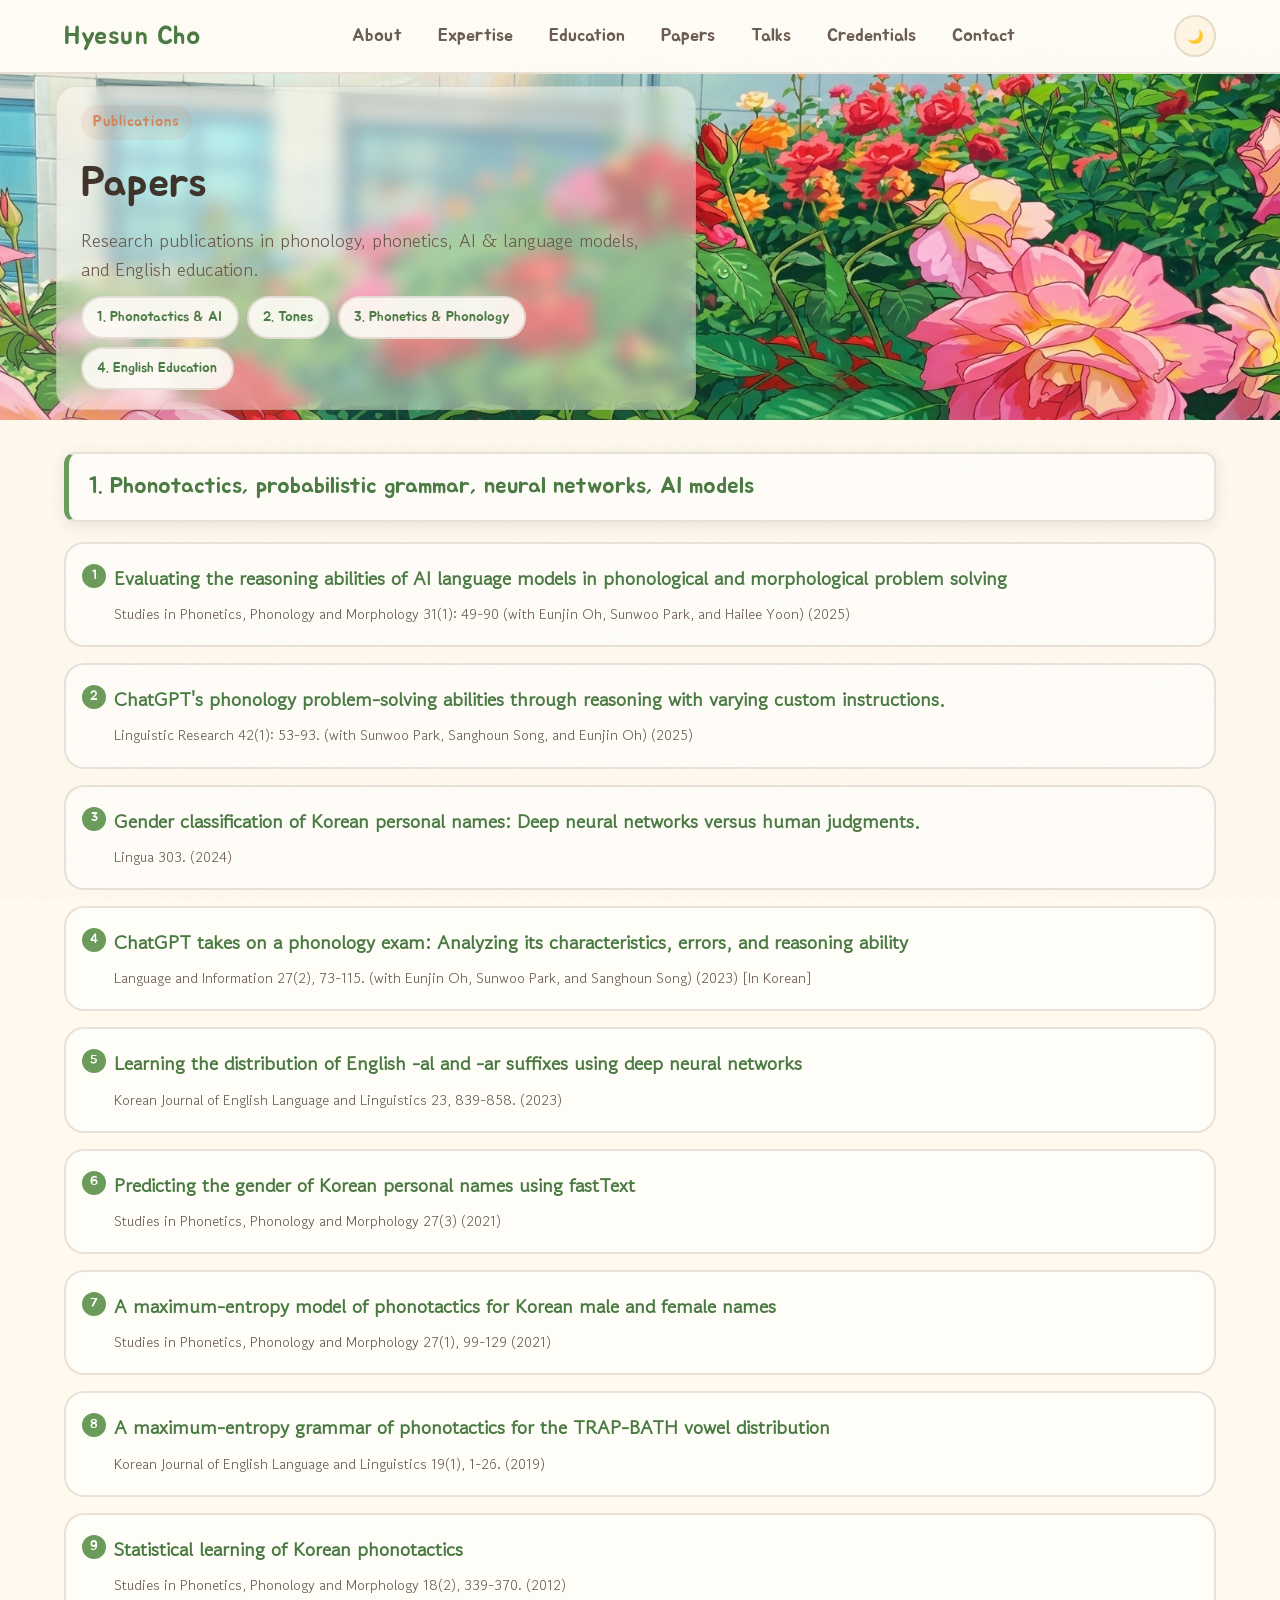
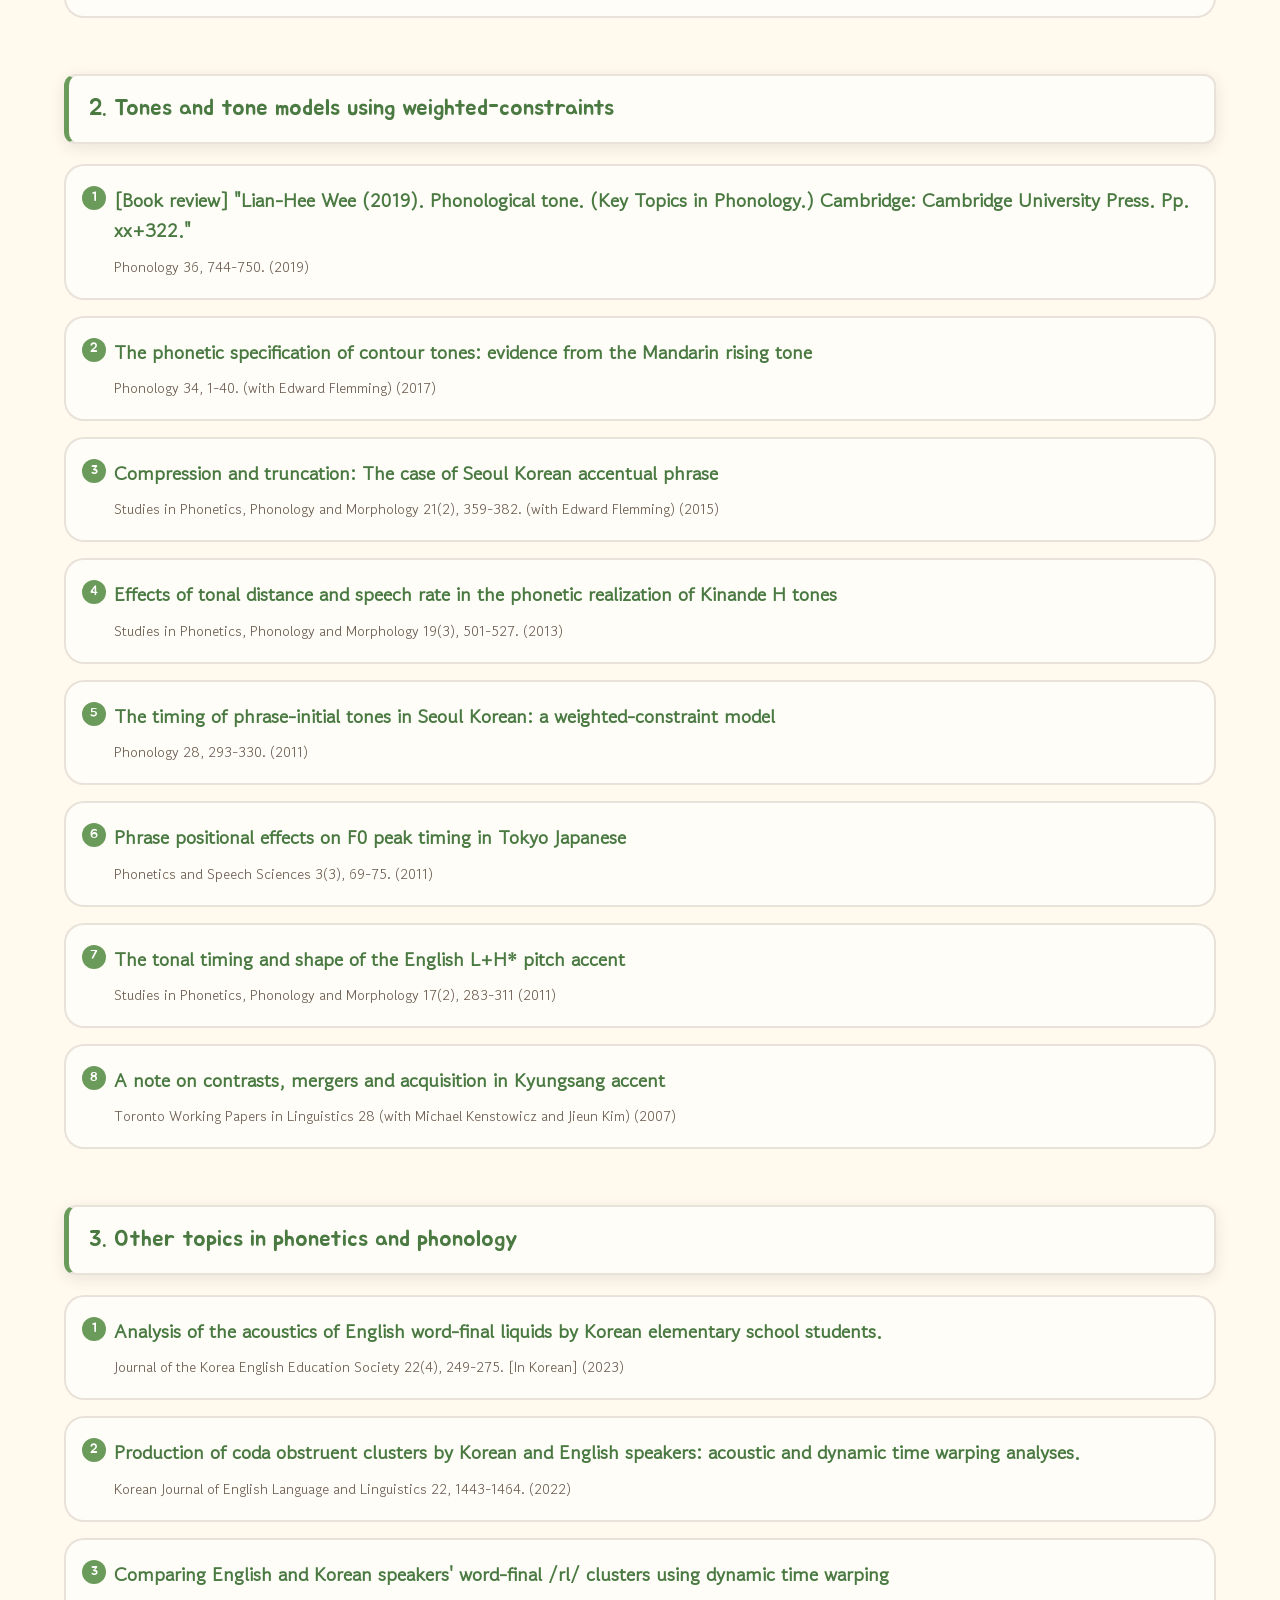
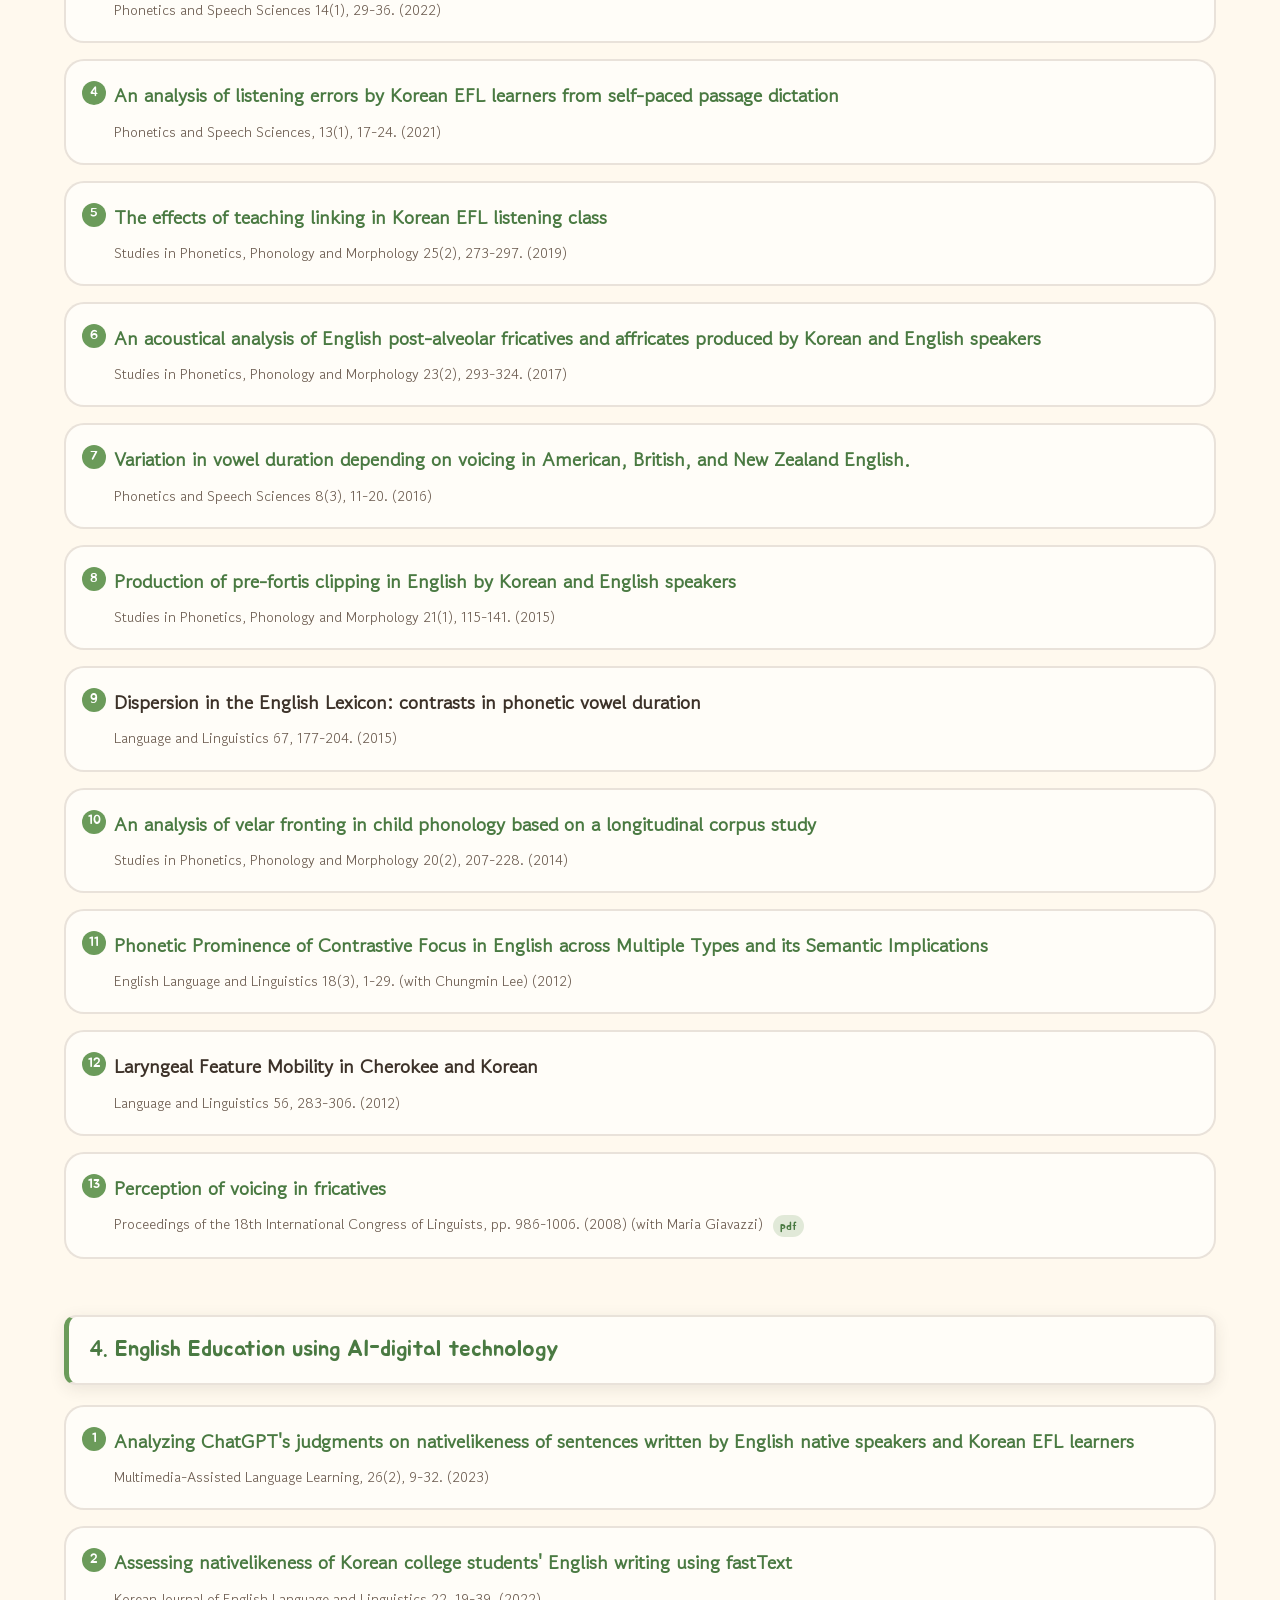
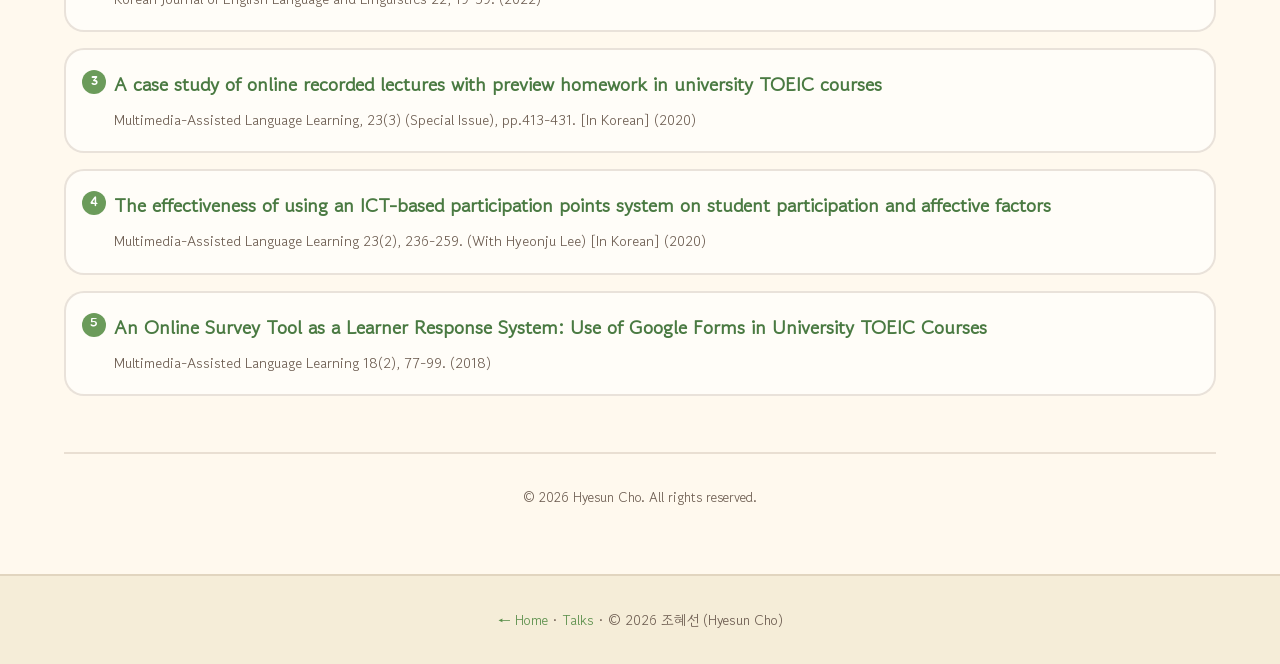
==== commit 1f833759: "2nd major change" ====
--- a/papers.html
+++ b/papers.html
@@ -38,8 +38,12 @@
 
   <main id="main" class="papers-main">
     <header class="papers-hero">
-      <div class="papers-hero__bg" aria-hidden="true"></div>
-      <div class="container papers-hero__inner reveal">
+      <div class="papers-hero__bg" aria-hidden="true">
+        <img class="papers-hero__bg-image" src="dku_rose2.png" alt="" />
+        <div class="papers-hero__overlay"></div>
+      </div>
+      <div class="container papers-hero__wrap">
+        <div class="papers-hero__panel reveal">
         <span class="section__label">Publications</span>
         <h1 class="papers-hero__title">Papers</h1>
         <p class="papers-hero__desc">
@@ -51,6 +55,7 @@
           <a href="#cat-3">3. Phonetics &amp; Phonology</a>
           <a href="#cat-4">4. English Education</a>
         </nav>
+        </div>
       </div>
     </header>
 
@@ -225,7 +230,10 @@
 
   <footer class="site-footer">
     <p><a href="index.html">← Home</a> · <a href="talks.html">Talks</a> · &copy; <span id="yearFooter"></span> 조혜선 (Hyesun Cho)</p>
-    <a href="#top" class="back-to-top" id="backToTop" aria-label="맨 위로">↑</a>
+    <a href="#top" class="back-to-top" id="backToTop" aria-label="맨 위로">
+      <span class="back-to-top__arrow" aria-hidden="true">↑</span>
+      <span class="back-to-top__label">TOP</span>
+    </a>
   </footer>
 
   <script src="script.js"></script>
--- a/style.css
+++ b/style.css
@@ -499,14 +499,20 @@
   margin-bottom: 0.5rem;
 }
 
+/* 이름(조혜선입니다. / Hyesun Cho.)만 원래 제목 크기의 70% — KOR·ENG 동일 */
 .hero__title {
   font-family: var(--font-display);
-  font-size: clamp(2.6rem, 6.5vw, 4.2rem);
+  font-size: clamp(1.82rem, 4.55vw, 2.94rem);
   font-weight: 400;
   line-height: 1.2;
   margin-bottom: 1rem;
   color: var(--color-text);
   text-shadow: 0 1px 2px rgba(255, 255, 255, 0.4), 0 2px 8px rgba(61, 50, 41, 0.15);
+}
+
+#heroContent[lang="ko"] .hero__greeting,
+#heroContent[lang="en"] .hero__greeting {
+  font-size: 1.1rem;
 }
 
 [data-theme="dark"] .hero__title {
@@ -606,9 +612,14 @@
   align-items: start;
 }
 
+.about__visual {
+  display: flex;
+  flex-direction: column;
+  align-items: center;
+}
+
 .about__avatar {
   width: 11.2rem;
-  height: 11.2rem;
   margin: 0 0 1.5rem;
   padding: 0;
   border-radius: var(--radius);
@@ -617,14 +628,15 @@
   box-shadow: 0 8px 22px var(--color-shadow);
   overflow: hidden;
   line-height: 0;
+  aspect-ratio: 709 / 834;
 }
 
 .about__avatar img {
   display: block;
   width: 100%;
-  height: 100%;
-  object-fit: cover;
-  object-position: center 20%;
+  height: auto;
+  object-fit: contain;
+  object-position: center;
   border-radius: 0;
   border: none;
 }
@@ -633,6 +645,7 @@
   display: flex;
   flex-wrap: wrap;
   gap: 0.5rem;
+  justify-content: center;
 }
 
 .about__tags li {
@@ -800,6 +813,7 @@
 .timeline__item p {
   color: var(--color-text-muted);
   font-size: 0.95rem;
+  font-weight: 700;
 }
 
 /* ===== Projects / Credentials ===== */
@@ -985,7 +999,7 @@
 
 .contact-list__row {
   display: grid;
-  grid-template-columns: 6.5rem 1fr;
+  grid-template-columns: 7.8rem 1fr;
   gap: 1rem 1.5rem;
   align-items: baseline;
   padding: 0.7rem 0.85rem;
@@ -1005,8 +1019,8 @@
 
 .contact-list dt {
   margin: 0;
-  font-size: 0.8rem;
-  font-weight: 600;
+  font-size: 0.96rem;
+  font-weight: 700;
   letter-spacing: 0.06em;
   text-transform: uppercase;
   color: var(--color-text-muted);
@@ -1014,7 +1028,7 @@
 
 .contact-list dd {
   margin: 0;
-  font-size: 1rem;
+  font-size: 1.2rem;
   line-height: 1.6;
   color: var(--color-text);
 }
@@ -1165,27 +1179,57 @@
   position: fixed;
   right: 1.5rem;
   bottom: 1.5rem;
-  width: 3rem;
-  height: 3rem;
-  display: flex;
+  z-index: 200;
+  width: 3.25rem;
+  min-height: 3.25rem;
+  padding: 0.4rem 0.3rem 0.45rem;
+  display: flex;
+  flex-direction: column;
   align-items: center;
   justify-content: center;
+  gap: 0.1rem;
   background: linear-gradient(180deg, var(--color-grass) 0%, var(--color-grass-dark) 100%);
   color: #fff;
   border-radius: 50%;
   border: 2px solid var(--color-surface);
   box-shadow: 0 8px 20px var(--color-shadow);
-  font-family: var(--font-display);
-  font-size: 1.2rem;
+  text-decoration: none;
   opacity: 0;
   visibility: hidden;
+  pointer-events: none;
   transform: translateY(1rem);
   transition: opacity var(--transition), visibility var(--transition), transform var(--transition);
+}
+
+.site-footer .back-to-top {
+  color: #fff;
+}
+
+.site-footer .back-to-top:hover {
+  color: #fff;
+  text-decoration: none;
+}
+
+.back-to-top__arrow {
+  font-family: var(--font-display);
+  font-size: 1.35rem;
+  font-weight: 400;
+  line-height: 1;
+}
+
+.back-to-top__label {
+  font-family: var(--font-body);
+  font-size: 0.58rem;
+  font-weight: 700;
+  letter-spacing: 0.1em;
+  line-height: 1;
+  opacity: 0.95;
 }
 
 .back-to-top.is-visible {
   opacity: 1;
   visibility: visible;
+  pointer-events: auto;
   transform: translateY(0);
 }
 
@@ -1320,7 +1364,8 @@
 }
 
 /* ===== Papers page ===== */
-.papers-page .site-header {
+.papers-page .site-header,
+.talks-page .site-header {
   border-bottom: 2px solid var(--color-border);
 }
 
@@ -1332,6 +1377,26 @@
   position: relative;
   padding: 3.5rem 0 2.5rem;
   overflow: hidden;
+}
+
+.papers-page .papers-hero {
+  padding: 0.85rem 0 0.65rem;
+  min-height: 4.65rem;
+  display: flex;
+  align-items: center;
+}
+
+/* talks: 배경은 상자보다 넓게 — min-height는 상자 높이보다 커야 적용됨 */
+.papers-page.talks-page .papers-hero {
+  padding: 1.43rem 0 1.11rem;
+  min-height: clamp(12rem, 30vh, 16rem);
+  display: flex;
+  align-items: flex-end;
+  padding-bottom: 1.5rem;
+}
+
+.papers-page.talks-page .papers-hero__wrap {
+  width: 100%;
 }
 
 .papers-hero__bg {
@@ -1346,9 +1411,79 @@
   z-index: 0;
 }
 
+.papers-page .papers-hero__bg,
+.talks-page .papers-hero__bg {
+  background: none;
+}
+
+.papers-page .papers-hero__bg-image,
+.talks-page .papers-hero__bg-image {
+  position: absolute;
+  inset: 0;
+  width: 100%;
+  height: 100%;
+  object-fit: cover;
+  object-position: center 40%;
+}
+
+.papers-page .papers-hero__overlay,
+.talks-page .papers-hero__overlay {
+  position: absolute;
+  inset: 0;
+  z-index: 1;
+  background: linear-gradient(
+    105deg,
+    rgba(245, 240, 230, 0.14) 0%,
+    rgba(245, 240, 230, 0.07) 28%,
+    rgba(245, 240, 230, 0.02) 48%,
+    transparent 65%
+  );
+}
+
+[data-theme="dark"] .papers-page .papers-hero__bg-image,
+[data-theme="dark"] .talks-page .papers-hero__bg-image {
+  filter: brightness(0.72) saturate(0.92);
+}
+
+[data-theme="dark"] .papers-page .papers-hero__overlay,
+[data-theme="dark"] .talks-page .papers-hero__overlay {
+  background: linear-gradient(
+    105deg,
+    rgba(30, 42, 53, 0.32) 0%,
+    rgba(30, 42, 53, 0.16) 28%,
+    rgba(30, 42, 53, 0.05) 48%,
+    transparent 65%
+  );
+}
+
+.papers-page .papers-hero__wrap,
+.talks-page .papers-hero__wrap {
+  position: relative;
+  z-index: 3;
+  width: 100%;
+}
+
+.papers-page .papers-hero__panel,
+.talks-page .papers-hero__panel {
+  max-width: 40rem;
+  margin-left: clamp(1.25rem, 6vw, 3.5rem);
+  padding: 1.15rem 1.5rem;
+  border-radius: var(--radius);
+  background: rgba(255, 252, 245, 0.45);
+  border: 1px solid rgba(109, 76, 46, 0.12);
+  box-shadow: 0 8px 28px rgba(61, 50, 41, 0.12);
+  backdrop-filter: blur(8px);
+}
+
+[data-theme="dark"] .papers-page .papers-hero__panel,
+[data-theme="dark"] .talks-page .papers-hero__panel {
+  background: rgba(42, 56, 68, 0.55);
+  border-color: rgba(240, 235, 227, 0.1);
+}
+
 .papers-hero__inner {
   position: relative;
-  z-index: 1;
+  z-index: 3;
 }
 
 .papers-hero__title {
@@ -1356,6 +1491,11 @@
   font-size: clamp(2.2rem, 5vw, 3.2rem);
   font-weight: 400;
   margin-bottom: 0.75rem;
+}
+
+.papers-page .papers-hero__title {
+  margin-bottom: 0.35rem;
+  font-size: clamp(1.85rem, 4vw, 2.6rem);
 }
 
 .papers-hero__desc {
@@ -1363,6 +1503,34 @@
   color: var(--color-text-muted);
   margin-bottom: 1.5rem;
   line-height: 1.75;
+}
+
+.papers-page .papers-hero__desc {
+  margin-bottom: 0.75rem;
+  font-size: 1.14rem;
+  line-height: 1.6;
+}
+
+.talks-page .papers-hero__panel {
+  max-width: 28rem;
+  margin-left: auto;
+  margin-right: clamp(1.25rem, 6vw, 3.5rem);
+  padding: 0.77rem 1rem;
+}
+
+.talks-page .papers-hero__panel .section__label {
+  margin-bottom: 0.3rem;
+}
+
+.talks-page .papers-hero__title {
+  margin-bottom: 0.25rem;
+  font-size: clamp(1.25rem, 2.7vw, 1.75rem);
+}
+
+.talks-page .papers-hero__desc {
+  margin-bottom: 0;
+  font-size: 0.95rem;
+  line-height: 1.45;
 }
 
 .papers-hero__desc a {
@@ -1471,6 +1639,12 @@
   border-color: var(--color-hill);
   box-shadow: 0 8px 24px var(--color-shadow);
   transform: translateX(4px);
+}
+
+.papers-page:not(.talks-page) .paper-item__title,
+.talks-page .paper-item__title {
+  font-size: 1.224rem;
+  font-weight: 700;
 }
 
 .paper-item__title {
